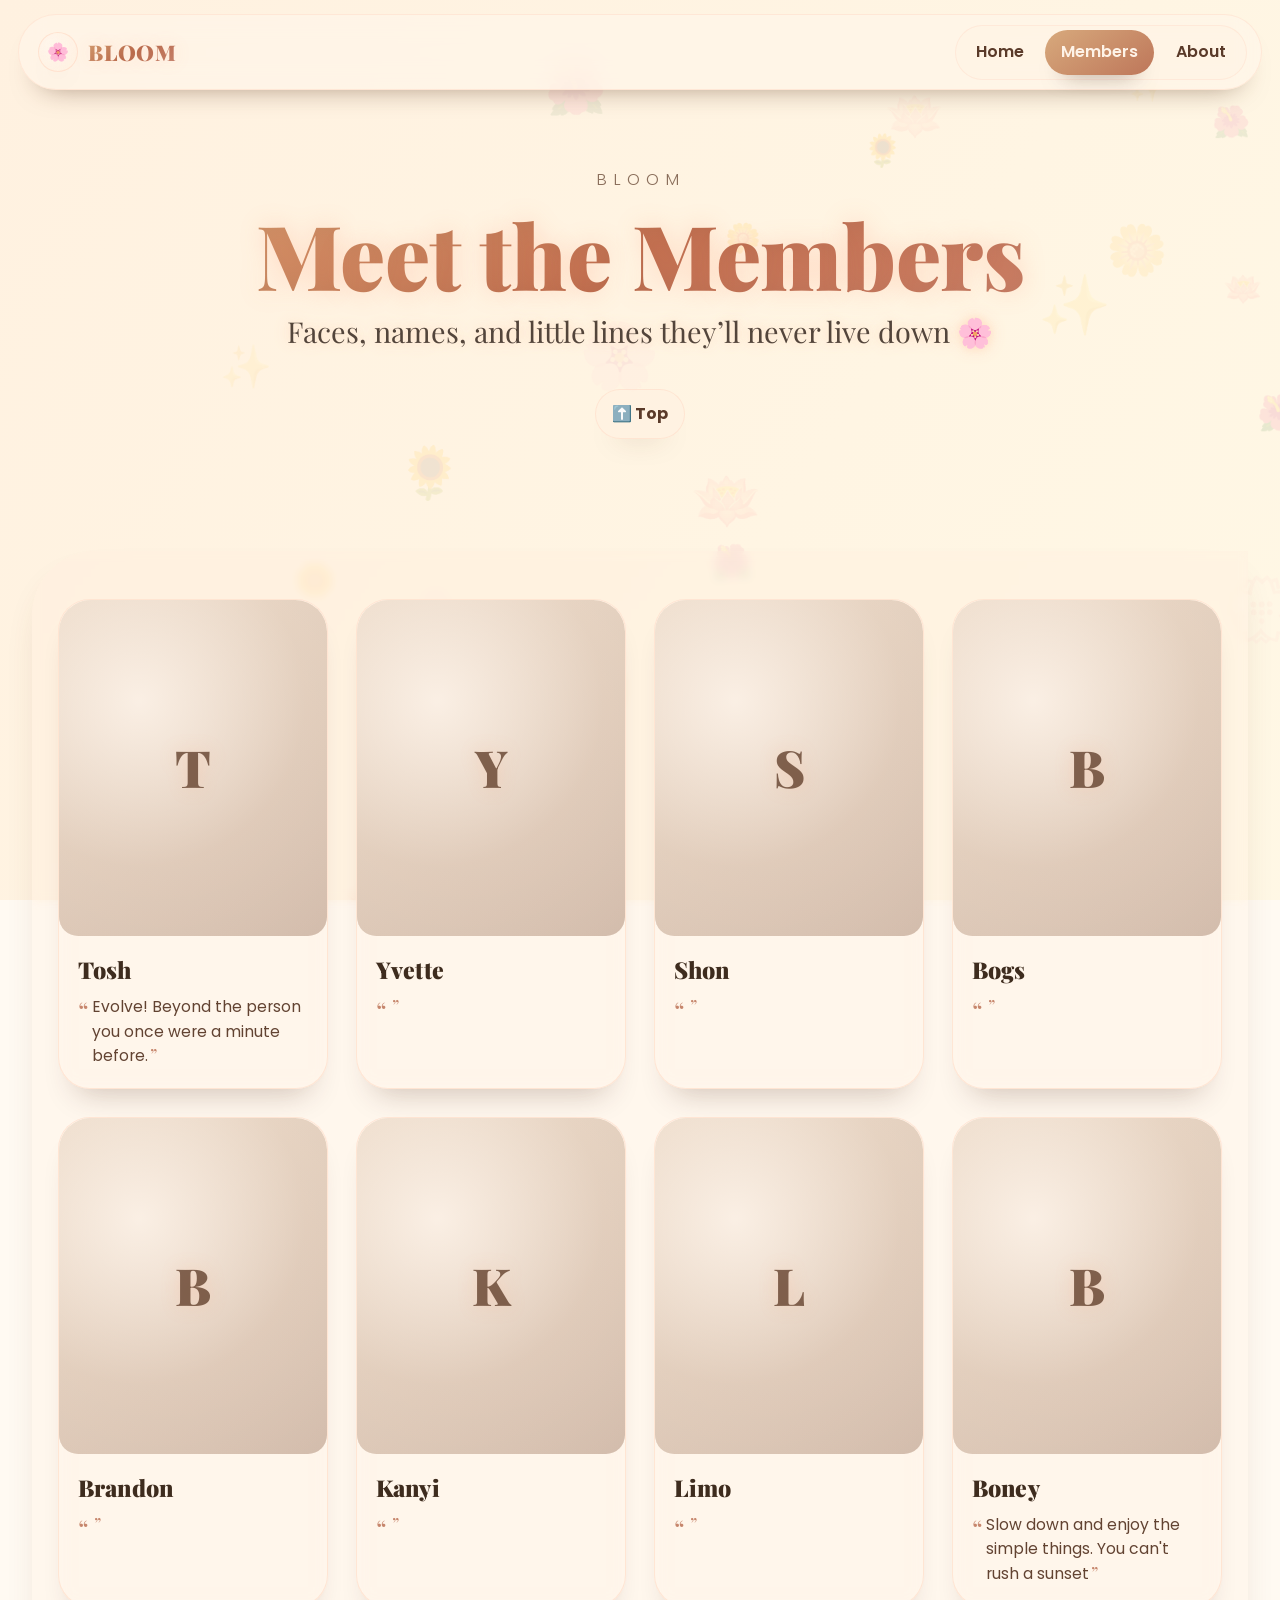
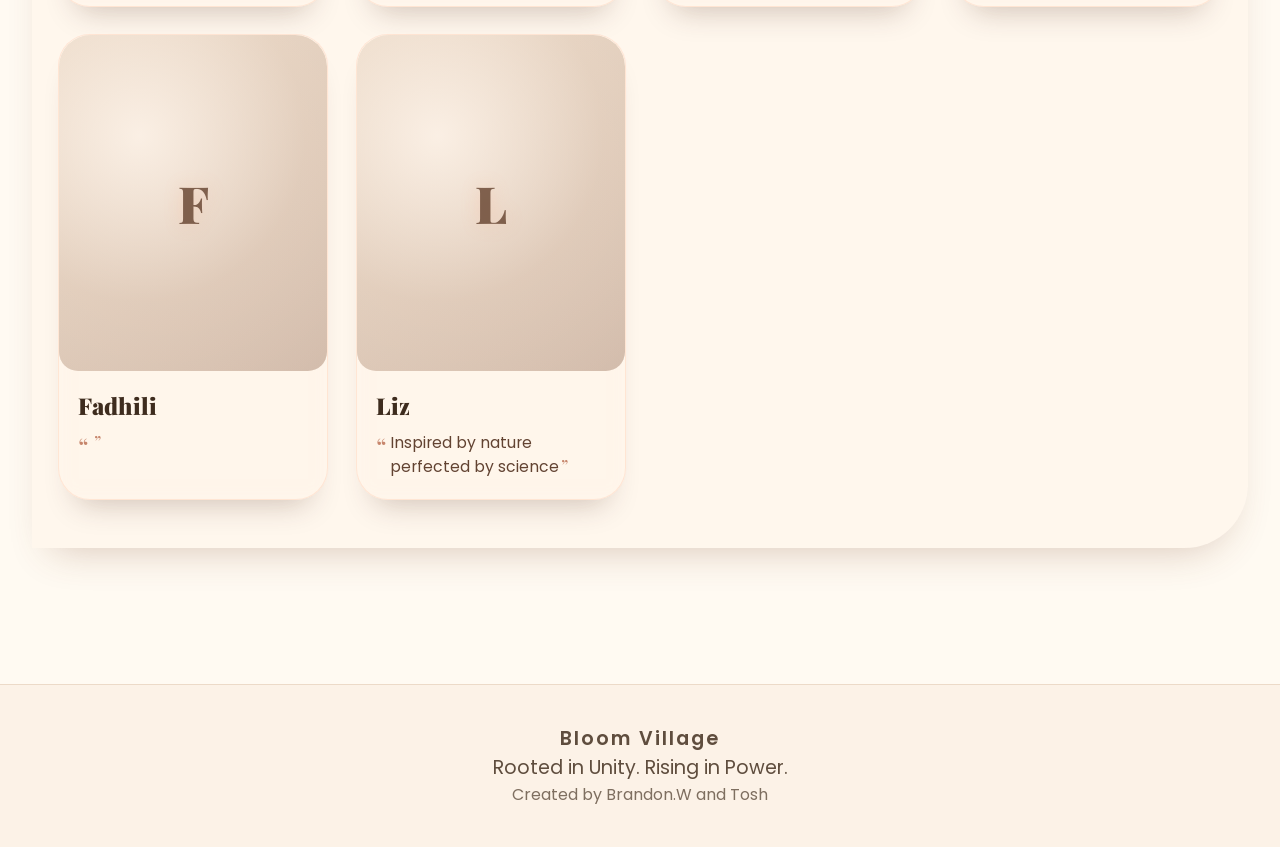
==== members.html @ 7fae0227 "Fixed member images bug" ====
<!doctype html>
<html lang="en" id="top">
  <head>
    <meta charset="UTF-8" />
    <meta name="viewport" content="width=device-width, initial-scale=1.0" />
    <meta
      name="description"
      content="BLOOM Members — a yearbook-style gallery of the people who make BLOOM."
    />
    <title>BLOOM · members</title>

    <link rel="preconnect" href="https://fonts.googleapis.com" />
    <link rel="preconnect" href="https://fonts.gstatic.com" crossorigin />
    <link
      href="https://fonts.googleapis.com/css2?family=Playfair+Display:wght@400;700;900&family=Poppins:wght@300;400;500;600&display=swap"
      rel="stylesheet"
    />
    <link rel="icon" type="image/png" href="/assets/images/favicon.png" />

    <style>
      :root {
        --ink: #2e2a28;
        --ink-soft: #4a3b32;
        --brand-a: #d4a373;
        --brand-b: #b86b4d;
        --brand-c: #c4826e;
        --glass: rgba(255, 245, 235, 0.62);
        --glass-strong: rgba(255, 235, 215, 0.78);
        --stroke: rgba(255, 220, 200, 0.55);
        --shadow: 0 20px 35px -18px rgba(70, 40, 20, 0.35);
        --nav-h: 76px;
      }

      * {
        margin: 0;
        padding: 0;
        box-sizing: border-box;
      }
      html {
        scroll-behavior: smooth;
        overflow-x: hidden;
      }

      body {
        font-family: "Poppins", sans-serif;
        background: #fffaf2;
        color: var(--ink);
        line-height: 1.5;
        overflow-x: hidden;
        opacity: 0;
        animation: bodyFadeIn 1.2s cubic-bezier(0.23, 1, 0.32, 1) forwards;
      }

      @keyframes bodyFadeIn {
        to {
          opacity: 1;
        }
      }

      .skip-link {
        position: absolute;
        left: -999px;
        top: 10px;
        z-index: 10001;
        padding: 0.7rem 1rem;
        border-radius: 999px;
        background: rgba(255, 245, 235, 0.95);
        border: 1px solid rgba(255, 220, 200, 0.8);
        color: var(--ink);
        box-shadow: var(--shadow);
        text-decoration: none;
        font-weight: 600;
      }
      .skip-link:focus {
        left: 12px;
      }

      /* ---------- NAVBAR ---------- */
      .site-header {
        position: fixed;
        top: 0;
        left: 0;
        right: 0;
        z-index: 9998;
        padding: 0.9rem 1.1rem;
        pointer-events: none;
      }

      .nav {
        pointer-events: auto;
        max-width: 1300px;
        margin: 0 auto;
        height: var(--nav-h);
        display: flex;
        align-items: center;
        justify-content: space-between;
        gap: 1rem;

        background: var(--glass);
        backdrop-filter: blur(12px);
        border: 1px solid var(--stroke);
        border-radius: 999px;
        padding: 0.65rem 0.9rem 0.65rem 1.2rem;
        box-shadow: 0 18px 28px -22px rgba(80, 45, 20, 0.55);
      }

      .brand {
        display: inline-flex;
        align-items: center;
        gap: 0.65rem;
        text-decoration: none;
        white-space: nowrap;
      }

      .brand-mark {
        width: 40px;
        height: 40px;
        border-radius: 999px;
        display: grid;
        place-items: center;
        background: radial-gradient(
          circle at 30% 30%,
          rgba(255, 245, 235, 0.9),
          rgba(255, 235, 215, 0.4)
        );
        border: 1px solid rgba(255, 220, 200, 0.75);
        box-shadow: 0 16px 22px -18px rgba(70, 35, 15, 0.5);
        font-size: 1.1rem;
      }

      .brand-name {
        font-family: "Playfair Display", serif;
        font-weight: 900;
        letter-spacing: 0.02em;
        font-size: 1.35rem;
        background: linear-gradient(145deg, var(--brand-a), var(--brand-b), var(--brand-c));
        -webkit-background-clip: text;
        background-clip: text;
        color: transparent;
        text-shadow: 0 0 18px rgba(255, 140, 100, 0.18);
      }

      .nav-links {
        display: flex;
        align-items: center;
        gap: 0.35rem;
        padding: 0.25rem;
        border-radius: 999px;
        background: rgba(255, 240, 225, 0.35);
        border: 1px solid rgba(255, 220, 200, 0.45);
      }

      .nav-link {
        text-decoration: none;
        color: #5a3a29;
        font-weight: 600;
        padding: 0.65rem 1rem;
        border-radius: 999px;
        transition:
          transform 0.25s ease,
          background 0.25s ease,
          box-shadow 0.25s ease;
        outline: none;
      }
      .nav-link:hover {
        transform: translateY(-1px);
        background: rgba(255, 240, 220, 0.75);
        box-shadow: 0 16px 20px -18px rgba(70, 35, 15, 0.55);
      }
      .nav-link:focus-visible {
        outline: 3px solid rgba(255, 170, 122, 0.95);
        outline-offset: 2px;
      }

      .nav-link.is-active {
        background: linear-gradient(145deg, rgba(212, 163, 115, 0.92), rgba(184, 107, 77, 0.92));
        color: rgba(255, 245, 235, 0.98);
        box-shadow: 0 16px 22px -18px rgba(50, 20, 10, 0.6);
      }

      .nav-toggle {
        display: none;
        border: 1px solid rgba(255, 220, 200, 0.65);
        background: rgba(255, 245, 235, 0.75);
        backdrop-filter: blur(10px);
        color: #5a3a29;
        border-radius: 999px;
        padding: 0.65rem 0.9rem;
        font-weight: 700;
        cursor: pointer;
        box-shadow: 0 16px 20px -18px rgba(70, 35, 15, 0.5);
      }
      .nav-toggle:focus-visible {
        outline: 3px solid rgba(255, 170, 122, 0.95);
        outline-offset: 2px;
      }

      .nav-drawer {
        display: none;
        position: absolute;
        top: calc(0.9rem + var(--nav-h) + 0.55rem);
        left: 1.1rem;
        right: 1.1rem;
        max-width: 1300px;
        margin: 0 auto;
        background: rgba(255, 245, 235, 0.86);
        backdrop-filter: blur(14px);
        border: 1px solid rgba(255, 220, 200, 0.7);
        border-radius: 1.5rem;
        box-shadow: 0 28px 45px -28px rgba(50, 25, 10, 0.6);
        padding: 0.6rem;
        pointer-events: auto;
      }
      .nav-drawer a {
        display: block;
        padding: 0.9rem 1rem;
        border-radius: 1.1rem;
        color: #5a3a29;
        font-weight: 700;
        text-decoration: none;
      }
      .nav-drawer a:hover {
        background: rgba(255, 235, 215, 0.75);
      }
      .nav-drawer a.is-active {
        background: linear-gradient(145deg, rgba(212, 163, 115, 0.92), rgba(184, 107, 77, 0.92));
        color: rgba(255, 245, 235, 0.98);
      }
      .nav-drawer.open {
        display: block;
      }

      /* Background layers */
      .gradient-bg {
        position: fixed;
        inset: 0;
        width: 100%;
        height: 100%;
        background: linear-gradient(125deg, #fff1e0 0%, #fff9e6 40%, #ffe6e9 80%, #fff1dd 100%);
        background-size: 300% 300%;
        animation: softGradientShift 16s ease infinite;
        z-index: -2;
        pointer-events: none;
      }
      @keyframes softGradientShift {
        0% {
          background-position: 0% 50%;
        }
        50% {
          background-position: 100% 50%;
        }
        100% {
          background-position: 0% 50%;
        }
      }

      .petal-container {
        position: fixed;
        inset: 0;
        width: 100%;
        height: 100%;
        pointer-events: none;
        z-index: -1;
        overflow: hidden;
        will-change: transform;
      }

      .petal {
        position: absolute;
        color: rgba(255, 200, 200, 0.25);
        font-size: clamp(1.2rem, 6vw, 3.5rem);
        user-select: none;
        animation: floatPetals 20s linear infinite;
        opacity: 0.5;
        transform-origin: center;
        will-change: transform, opacity;
      }

      @keyframes floatPetals {
        0% {
          transform: translateY(110vh) rotate(0deg) scale(0.8);
          opacity: 0.2;
        }
        50% {
          opacity: 0.5;
        }
        100% {
          transform: translateY(-20vh) rotate(360deg) scale(1.2);
          opacity: 0;
        }
      }

      .content {
        position: relative;
        z-index: 5;
        padding-top: calc(var(--nav-h) + 2.2rem);
      }

      main {
        display: block;
      }

      section {
        max-width: 1300px;
        margin: 0 auto;
        padding: 4.5rem 2rem;
      }

      /* Page header */
      .page-hero {
        padding-top: 3.5rem;
        padding-bottom: 2.5rem;
        text-align: center;
      }

      .small-label {
        font-size: 1.05rem;
        letter-spacing: 6px;
        text-transform: uppercase;
        color: #8b6f5c;
        font-weight: 300;
        margin-bottom: 0.9rem;
      }

      .page-title {
        font-family: "Playfair Display", serif;
        font-size: clamp(3rem, 7vw, 5.6rem);
        font-weight: 900;
        line-height: 1.05;
        background: linear-gradient(145deg, var(--brand-a), var(--brand-b), var(--brand-c));
        -webkit-background-clip: text;
        background-clip: text;
        color: transparent;
        text-shadow: 0 0 24px rgba(255, 140, 100, 0.25);
        margin-bottom: 0.6rem;
      }

      .page-subtitle {
        font-family: "Playfair Display", serif;
        font-size: clamp(1.2rem, 2.6vw, 1.8rem);
        font-weight: 400;
        color: var(--ink-soft);
        text-shadow:
          0 0 10px #ffe1c6,
          0 0 18px #ffdbc5;
        opacity: 0.95;
      }

      /* Controls */
      .controls {
        margin-top: 2.2rem;
        display: flex;
        justify-content: center;
        gap: 0.9rem;
        flex-wrap: wrap;
      }

      .pill {
        display: inline-flex;
        align-items: center;
        gap: 0.5rem;
        padding: 0.75rem 1rem;
        border-radius: 999px;
        background: rgba(255, 240, 225, 0.45);
        border: 1px solid rgba(255, 220, 200, 0.6);
        color: #5a3a29;
        font-weight: 700;
        text-decoration: none;
        box-shadow: 0 18px 28px -22px rgba(80, 45, 20, 0.35);
      }

      /* Yearbook grid */
      .yearbook-wrap {
        background: rgba(255, 235, 220, 0.2);
        backdrop-filter: blur(4px);
        border-radius: 4rem 0 4rem 0;
        padding: 3rem 1.6rem;
        box-shadow: 0 20px 40px -20px rgba(120, 70, 40, 0.3);
      }

      .yearbook-grid {
        display: grid;
        grid-template-columns: repeat(auto-fit, minmax(240px, 1fr));
        gap: 1.7rem;
      }

      .member-card {
        position: relative;
        border-radius: 2rem;
        background: rgba(255, 245, 235, 0.62);
        backdrop-filter: blur(10px);
        border: 1px solid rgba(255, 220, 200, 0.65);
        box-shadow: 0 22px 30px -18px rgba(70, 40, 20, 0.25);
        overflow: hidden;
        transform: translateY(18px);
        opacity: 0;
        transition:
          transform 0.7s ease,
          opacity 0.7s ease,
          box-shadow 0.35s ease;
        cursor: pointer;
      }

      .member-card.in-view {
        transform: translateY(0);
        opacity: 1;
      }

      .member-card:hover {
        transform: translateY(-4px) rotate(-0.2deg);
        box-shadow: 0 34px 45px -22px rgba(90, 50, 25, 0.35);
      }

      /* a tiny "yearbook shine" */
      .member-card::after {
        content: "";
        position: absolute;
        top: 0;
        left: -120%;
        width: 65%;
        height: 100%;
        background: linear-gradient(90deg, transparent, rgba(255, 250, 240, 0.2), transparent);
        animation: shimmer 3.8s infinite;
        pointer-events: none;
      }

      @keyframes shimmer {
        0% {
          left: -120%;
        }
        18% {
          left: 140%;
        }
        100% {
          left: 140%;
        }
      }

      /* Portrait */
      .portrait {
        position: relative;
        width: 100%;
        aspect-ratio: 4 / 5;
        overflow: hidden;
        border-radius: 2rem 2rem 1.2rem 1.2rem;
        background: linear-gradient(145deg, #e7d6c5, #cfb8a8);
      }

      .portrait img {
        position: absolute;
        inset: 0;
        width: 100%;
        height: 100%;
        object-fit: cover;
        opacity: 0;
        transition: opacity 0.55s ease;
      }

      .portrait.has-img img {
        opacity: 1;
      }

      /* Placeholder initials */
      .initials {
        position: absolute;
        inset: 0;
        display: grid;
        place-items: center;
        font-family: "Playfair Display", serif;
        font-weight: 900;
        font-size: clamp(2rem, 6vw, 3.2rem);
        background: radial-gradient(
          circle at 30% 30%,
          rgba(255, 245, 235, 0.85),
          rgba(255, 235, 215, 0.22) 55%,
          rgba(255, 235, 215, 0.08)
        );
        color: rgba(90, 55, 35, 0.75);
        text-shadow: 0 0 18px rgba(255, 165, 120, 0.25);
      }
      .portrait.has-img .initials {
        display: none;
      }

      .member-meta {
        padding: 1.1rem 1.2rem 1.25rem;
      }

      .member-name {
        font-family: "Playfair Display", serif;
        font-weight: 900;
        font-size: 1.45rem;
        color: #3e2c1e;
        margin-bottom: 0.45rem;
        letter-spacing: 0.01em;
      }

      .member-quote {
        font-size: 0.98rem;
        color: #5a3a29;
        line-height: 1.55;
        opacity: 0.95;
        position: relative;
        padding-left: 0.9rem;
      }

      .member-quote::before {
        content: "“";
        position: absolute;
        left: 0;
        top: -0.25rem;
        font-family: "Playfair Display", serif;
        font-size: 1.6rem;
        color: rgba(184, 107, 77, 0.85);
      }

      .member-quote::after {
        content: "”";
        font-family: "Playfair Display", serif;
        font-size: 1.15em; /* relative + smaller */
        line-height: 1;
        display: inline-block; /* lets line-height apply */
        color: rgba(184, 107, 77, 0.85);
        margin-left: 0.1rem;
        transform: translateY(0.08em);
      }

      /* Lightbox */
      .lightbox {
        position: fixed;
        inset: 0;
        z-index: 10000;
        display: none;
        align-items: center;
        justify-content: center;
        padding: 2rem;
        background: rgba(20, 12, 8, 0.62);
        backdrop-filter: blur(10px);
      }
      .lightbox.open {
        display: flex;
      }
      .lightbox-inner {
        position: relative;
        width: min(980px, 94vw);
        display: grid;
        gap: 1rem;
        justify-items: center;
      }
      .lightbox-card {
        width: 100%;
        display: grid;
        gap: 0.9rem;
        padding: 1rem;
        border-radius: 1.8rem;
        background: rgba(255, 245, 235, 0.75);
        backdrop-filter: blur(12px);
        border: 1px solid rgba(255, 220, 200, 0.55);
        box-shadow: 0 30px 60px -30px rgba(0, 0, 0, 0.65);
      }
      .lightbox-img {
        width: 100%;
        max-height: 70vh;
        object-fit: contain;
        border-radius: 1.4rem;
        background: rgba(255, 245, 235, 0.18);
        border: 1px solid rgba(255, 220, 200, 0.25);
      }
      .lightbox-caption {
        text-align: center;
        padding: 0.3rem 0.2rem 0.4rem;
      }
      .lightbox-caption h3 {
        font-family: "Playfair Display", serif;
        font-weight: 900;
        font-size: 1.6rem;
        color: #3e2c1e;
        margin-bottom: 0.25rem;
      }
      .lightbox-caption p {
        color: #5a3a29;
        font-weight: 500;
        opacity: 0.95;
      }
      .lightbox-close {
        position: absolute;
        top: -0.6rem;
        right: -0.6rem;
        width: 46px;
        height: 46px;
        border-radius: 999px;
        border: 1px solid rgba(255, 220, 200, 0.35);
        background: rgba(255, 245, 235, 0.75);
        backdrop-filter: blur(10px);
        cursor: pointer;
        font-size: 1.4rem;
        line-height: 1;
        display: grid;
        place-items: center;
        box-shadow: 0 18px 25px -18px rgba(0, 0, 0, 0.6);
      }
      .lightbox-close:focus-visible {
        outline: 3px solid rgba(255, 170, 122, 0.95);
        outline-offset: 2px;
      }

      footer {
        text-align: center;
        padding: 2.5rem;
        font-size: 1.2rem;
        background: rgba(245, 225, 205, 0.3);
        backdrop-filter: blur(4px);
        border-top: 1px solid rgba(200, 160, 130, 0.3);
        color: #5f4d3e;
        margin-top: 4rem;
      }
      footer p:first-child {
        font-weight: 600;
        letter-spacing: 2px;
      }
      footer p:last-child {
        font-size: 1rem;
        opacity: 0.8;
      }

      @media (max-width: 860px) {
        .nav-links {
          display: none;
        }
        .nav-toggle {
          display: inline-flex;
          align-items: center;
          gap: 0.55rem;
        }
        .yearbook-wrap {
          border-radius: 2.6rem 0 2.6rem 0;
        }
      }

      @media (prefers-reduced-motion: reduce) {
        html {
          scroll-behavior: auto;
        }
        * {
          animation-duration: 0.001ms !important;
          animation-iteration-count: 1 !important;
          transition-duration: 0.001ms !important;
        }
        .petal {
          display: none;
        }
        .gradient-bg {
          animation: none;
        }
      }
    </style>
  </head>

  <body>
    <a class="skip-link" href="#main">Skip to content</a>

    <div class="gradient-bg"></div>
    <div class="petal-container" id="petalContainer"></div>

    <header class="site-header">
      <nav class="nav" aria-label="Primary">
        <a class="brand" href="index.html" aria-label="BLOOM home">
          <span class="brand-mark" aria-hidden="true">🌸</span>
          <span class="brand-name">BLOOM</span>
        </a>

        <button
          class="nav-toggle"
          id="navToggle"
          type="button"
          aria-expanded="false"
          aria-controls="navDrawer"
        >
          ☰ <span style="font-weight: 700">Menu</span>
        </button>

        <div class="nav-links" aria-label="Primary links">
          <a class="nav-link" href="index.html">Home</a>
          <a class="nav-link is-active" href="members.html">Members</a>
          <a class="nav-link" href="about.html">About</a>
        </div>
      </nav>

      <div class="nav-drawer" id="navDrawer" aria-label="Mobile menu">
        <a href="index.html">Home</a>
        <a class="is-active" href="members.html">Members</a>
        <a href="about.html">About</a>
      </div>
    </header>

    <div class="content">
      <main id="main">
        <section class="page-hero">
          <div class="small-label">BLOOM</div>
          <h1 class="page-title">Meet the Members</h1>
          <p class="page-subtitle">Faces, names, and little lines they’ll never live down 🌸</p>
          <div class="controls">
            <a class="pill" href="#top" aria-label="Back to top">⬆️ Top</a>
          </div>
        </section>

        <section>
          <div class="yearbook-wrap">
            <div class="yearbook-grid" id="yearbookGrid" aria-label="Members yearbook grid"></div>
          </div>
        </section>

        <footer>
          <p>Bloom Village</p>
          <p>Rooted in Unity. Rising in Power.</p>
          <p>Created by Brandon.W and Tosh</p>
        </footer>
      </main>
    </div>

    <!-- Lightbox -->
    <div class="lightbox" id="lightbox" aria-hidden="true">
      <div class="lightbox-inner" role="dialog" aria-modal="true" aria-label="Member preview">
        <button class="lightbox-close" id="lightboxClose" type="button" aria-label="Close preview">
          ×
        </button>

        <div class="lightbox-card">
          <img class="lightbox-img" id="lightboxImg" alt="" />
          <div class="lightbox-caption">
            <h3 id="lightboxName">Member</h3>
            <p id="lightboxQuote">Quote</p>
          </div>
        </div>
      </div>
    </div>

    <script>
      (function () {
        const reduceMotion =
          window.matchMedia && window.matchMedia("(prefers-reduced-motion: reduce)").matches;

        const navToggle = document.getElementById("navToggle");
        const navDrawer = document.getElementById("navDrawer");

        function setDrawer(open) {
          if (!navToggle || !navDrawer) return;
          navDrawer.classList.toggle("open", open);
          navToggle.setAttribute("aria-expanded", open ? "true" : "false");
        }

        if (navToggle && navDrawer) {
          navToggle.addEventListener("click", () => {
            const isOpen = navDrawer.classList.contains("open");
            setDrawer(!isOpen);
          });

          navDrawer.querySelectorAll("a").forEach((a) =>
            a.addEventListener("click", () => {
              setDrawer(false);
            }),
          );

          window.addEventListener("keydown", (e) => {
            if (e.key === "Escape") setDrawer(false);
          });

          window.addEventListener("click", (e) => {
            const target = e.target;
            if (!target) return;
            if (navDrawer.classList.contains("open")) {
              const clickedToggle = navToggle.contains(target);
              const clickedDrawer = navDrawer.contains(target);
              if (!clickedToggle && !clickedDrawer) setDrawer(false);
            }
          });
        }

        // --- Petals ---
        const petalContainer = document.getElementById("petalContainer");
        const petalEmojis = ["🌸", "🌼", "🌻", "🌺", "🪷", "💮", "✨"];

        if (!reduceMotion && petalContainer) {
          const PETAL_COUNT = 22;
          for (let i = 0; i < PETAL_COUNT; i++) {
            const petal = document.createElement("div");
            petal.className = "petal";
            petal.textContent = petalEmojis[Math.floor(Math.random() * petalEmojis.length)];
            petal.style.left = Math.random() * 100 + "%";
            petal.style.top = Math.random() * 100 + "%";
            petal.style.animationDelay = Math.random() * 15 + "s";
            petal.style.animationDuration = 12 + Math.random() * 18 + "s";
            petal.style.fontSize = 1.2 + Math.random() * 3 + "rem";
            petal.style.opacity = (0.2 + Math.random() * 0.3).toFixed(2);
            petalContainer.appendChild(petal);
          }
        }

        const MEMBERS = [
          {
            name: "Tosh",
            quote: "Evolve! Beyond the person you once were a minute before.",
            img: "/assets/images/Tosh.jpeg",
          },
          { name: "Yvette", quote: "", img: "assets/images/Yvette.jpeg" },
          { name: "Shon", quote: "", img: "assets/images/Shon.jpeg" },
          { name: "Bogs", quote: "", img: "assets/images/Bogs.jpeg" },
          { name: "Brandon", quote: "", img: "assets/images/Brandon.jpeg" },
          { name: "Kanyi", quote: "", img: "assets/images/Kanyi.jpeg" },
          { name: "Limo", quote: "", img: "assets/images/Limo.jpeg" },
          {
            name: "Boney",
            quote: "Slow down and enjoy the simple things. You can't rush a sunset",
            img: "/assets/images/Boni.jpeg",
          },
          { name: "Fadhili", quote: "", img: "/assets/images/Fadhili.jpeg" },
          {
            name: "Liz",
            quote: "Inspired by nature perfected by science",
            img: "",
          },
        ];

        function initialsFromName(name) {
          const parts = String(name || "")
            .trim()
            .split(/\s+/)
            .filter(Boolean);
          if (parts.length === 0) return "🌸";
          const first = parts[0]?.[0] || "";
          const last = parts.length > 1 ? parts[parts.length - 1][0] : "";
          return (first + last).toUpperCase() || "🌸";
        }

        // --- Build cards ---
        const grid = document.getElementById("yearbookGrid");

        function renderCards(list) {
          if (!grid) return;
          grid.innerHTML = "";

          list.forEach((m, idx) => {
            const card = document.createElement("article");
            card.className = "member-card";
            card.setAttribute("tabindex", "0");
            card.setAttribute("role", "button");
            card.setAttribute("aria-label", `Open profile for ${m.name}`);

            const portrait = document.createElement("div");
            portrait.className = "portrait";

            const initials = document.createElement("div");
            initials.className = "initials";
            initials.textContent = initialsFromName(m.name);

            const img = document.createElement("img");
            img.alt = `${m.name} portrait`;
            img.loading = "lazy";
            img.decoding = "async";
            if (m.img) img.src = m.img;

            // If image loads, show it. If it fails, keep initials.
            img.addEventListener("load", () => portrait.classList.add("has-img"));
            img.addEventListener("error", () => {
              // leave placeholder
              img.remove();
            });

            portrait.appendChild(img);
            portrait.appendChild(initials);

            const meta = document.createElement("div");
            meta.className = "member-meta";

            const nameEl = document.createElement("h2");
            nameEl.className = "member-name";
            nameEl.textContent = m.name;

            const quoteEl = document.createElement("p");
            quoteEl.className = "member-quote";
            quoteEl.textContent = String(m.quote).replace(/\s+/g, " ").trim();

            meta.appendChild(nameEl);
            meta.appendChild(quoteEl);

            card.appendChild(portrait);
            card.appendChild(meta);

            // Click / Enter opens lightbox if there is an image, otherwise still opens with placeholder
            card.addEventListener("click", () => openMember(m, portrait));
            card.addEventListener("keydown", (e) => {
              if (e.key === "Enter" || e.key === " ") {
                e.preventDefault();
                openMember(m, portrait);
              }
            });

            // Staggered reveal (nice yearbook vibe)
            if (!reduceMotion) card.style.transitionDelay = `${Math.min(idx * 45, 400)}ms`;

            grid.appendChild(card);
          });

          // Reveal observer for cards
          const cards = Array.from(grid.querySelectorAll(".member-card"));
          const observer = new IntersectionObserver(
            (entries) => {
              entries.forEach((entry) => {
                if (entry.isIntersecting) {
                  entry.target.classList.add("in-view");
                  observer.unobserve(entry.target);
                }
              });
            },
            { threshold: 0.2, rootMargin: "0px 0px -50px 0px" },
          );
          cards.forEach((c) => observer.observe(c));
        }

        // --- Lightbox ---
        const lightbox = document.getElementById("lightbox");
        const lightboxImg = document.getElementById("lightboxImg");
        const lightboxClose = document.getElementById("lightboxClose");
        const lightboxName = document.getElementById("lightboxName");
        const lightboxQuote = document.getElementById("lightboxQuote");

        let lastFocusedEl = null;

        function openLightbox(src, alt, name, quote) {
          if (!lightbox || !lightboxImg || !lightboxName || !lightboxQuote) return;

          lastFocusedEl = document.activeElement;

          lightboxImg.src = src || "";
          lightboxImg.alt = alt || "";
          lightboxName.textContent = name || "Member";
          lightboxQuote.textContent = quote || "";

          lightbox.classList.add("open");
          lightbox.setAttribute("aria-hidden", "false");
          document.body.style.overflow = "hidden";

          if (lightboxClose) lightboxClose.focus();
        }

        function closeLightbox() {
          if (!lightbox || !lightboxImg) return;

          lightbox.classList.remove("open");
          lightbox.setAttribute("aria-hidden", "true");
          document.body.style.overflow = "";
          lightboxImg.src = "";

          if (lastFocusedEl && typeof lastFocusedEl.focus === "function") lastFocusedEl.focus();
        }

        function openMember(m, portraitEl) {
          let src = m.img;

          if (!src) {
            const initials = initialsFromName(m.name);
            const svg = `
              <svg xmlns="http://www.w3.org/2000/svg" width="1200" height="1500">
                <defs>
                  <linearGradient id="g" x1="0" y1="0" x2="1" y2="1">
                    <stop offset="0" stop-color="#e7d6c5"/>
                    <stop offset="1" stop-color="#cfb8a8"/>
                  </linearGradient>
                </defs>
                <rect width="100%" height="100%" fill="url(#g)"/>
                <circle cx="600" cy="620" r="260" fill="rgba(255,245,235,0.75)" />
                <text x="50%" y="50%" dominant-baseline="middle" text-anchor="middle"
                      font-family="Playfair Display, serif" font-size="180" font-weight="900"
                      fill="rgba(90,55,35,0.75)">${initials}</text>
                <text x="50%" y="78%" dominant-baseline="middle" text-anchor="middle"
                      font-family="Poppins, sans-serif" font-size="54" font-weight="600"
                      fill="rgba(90,55,35,0.7)">BLOOM</text>
              </svg>`;
            src = "data:image/svg+xml;charset=utf-8," + encodeURIComponent(svg);
          }

          openLightbox(src, `${m.name} portrait`, m.name, `“${m.quote}”`);
        }

        if (lightboxClose) lightboxClose.addEventListener("click", closeLightbox);

        if (lightbox) {
          lightbox.addEventListener("click", (e) => {
            if (e.target === lightbox) closeLightbox();
          });
        }

        window.addEventListener("keydown", (e) => {
          if (e.key === "Escape") {
            if (lightbox && lightbox.classList.contains("open")) closeLightbox();
          }
        });

        // Initial render
        renderCards(MEMBERS);
      })();
    </script>
  </body>
</html>
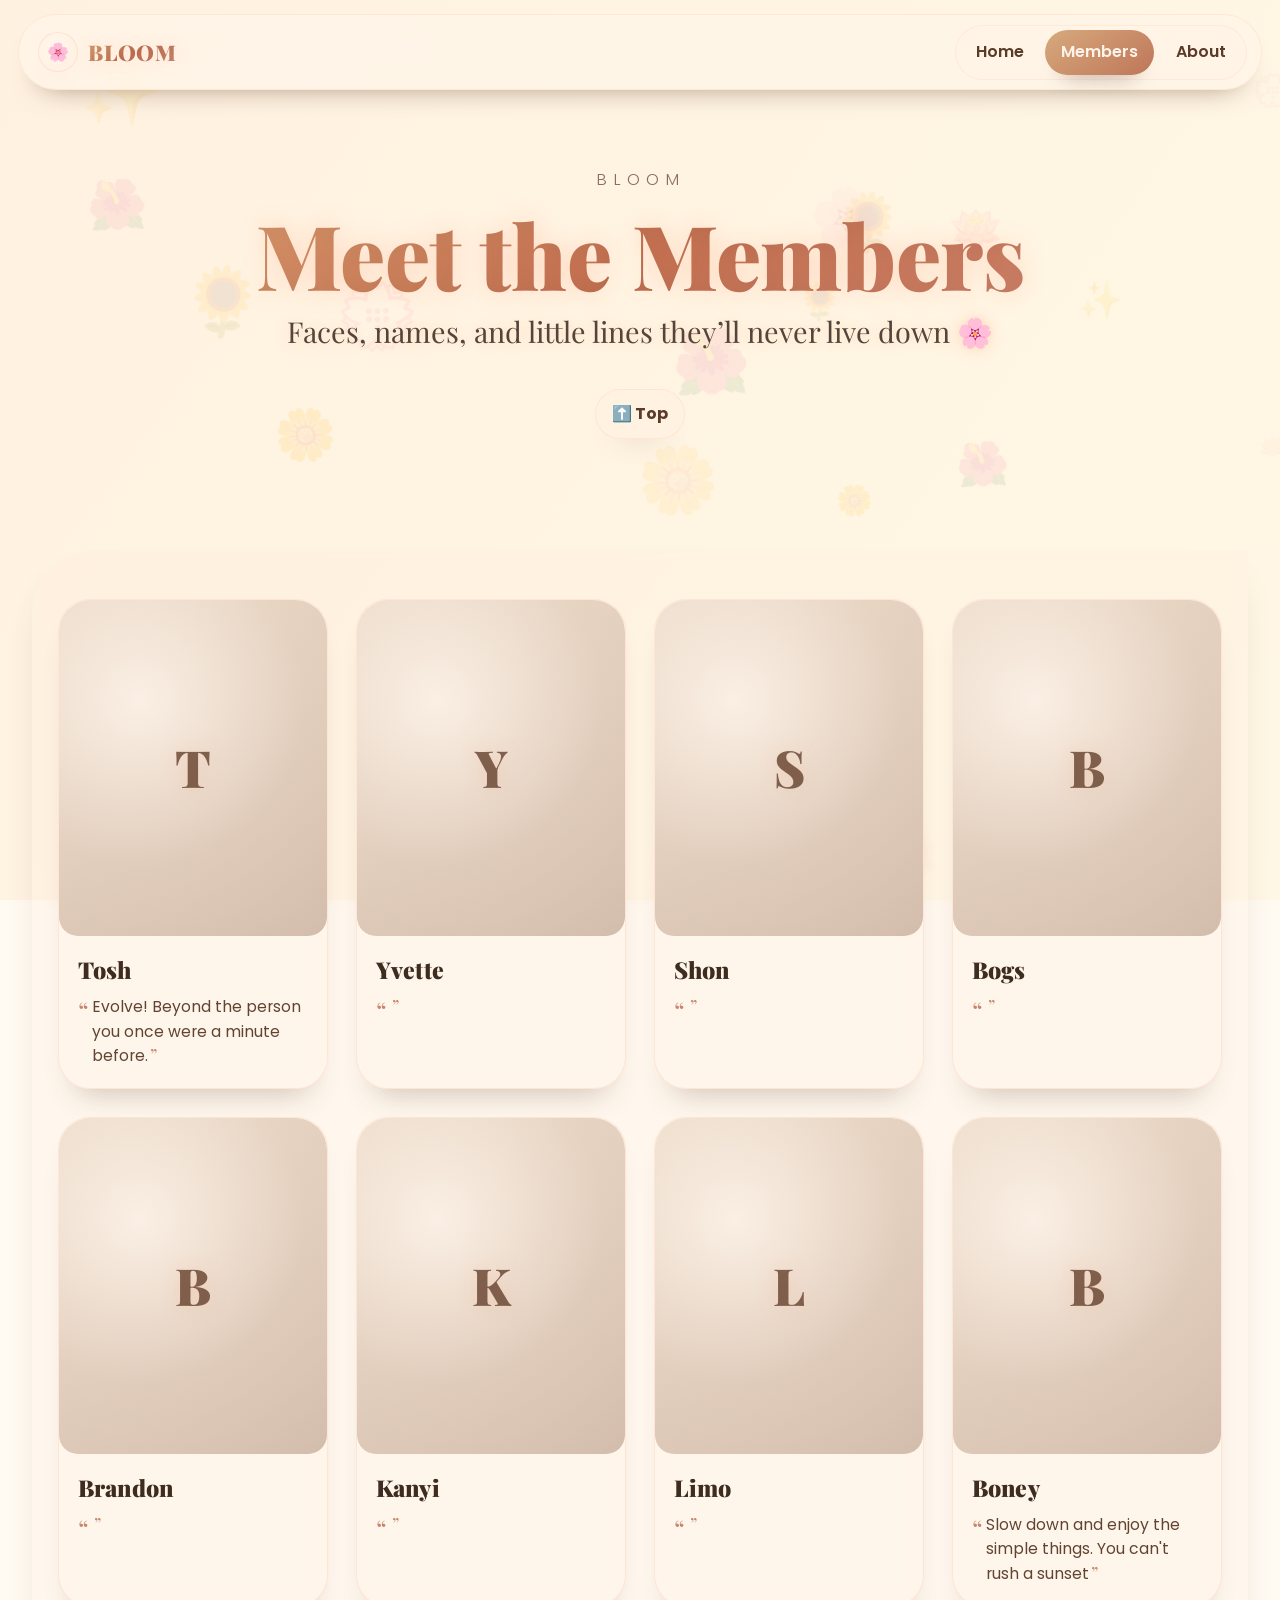
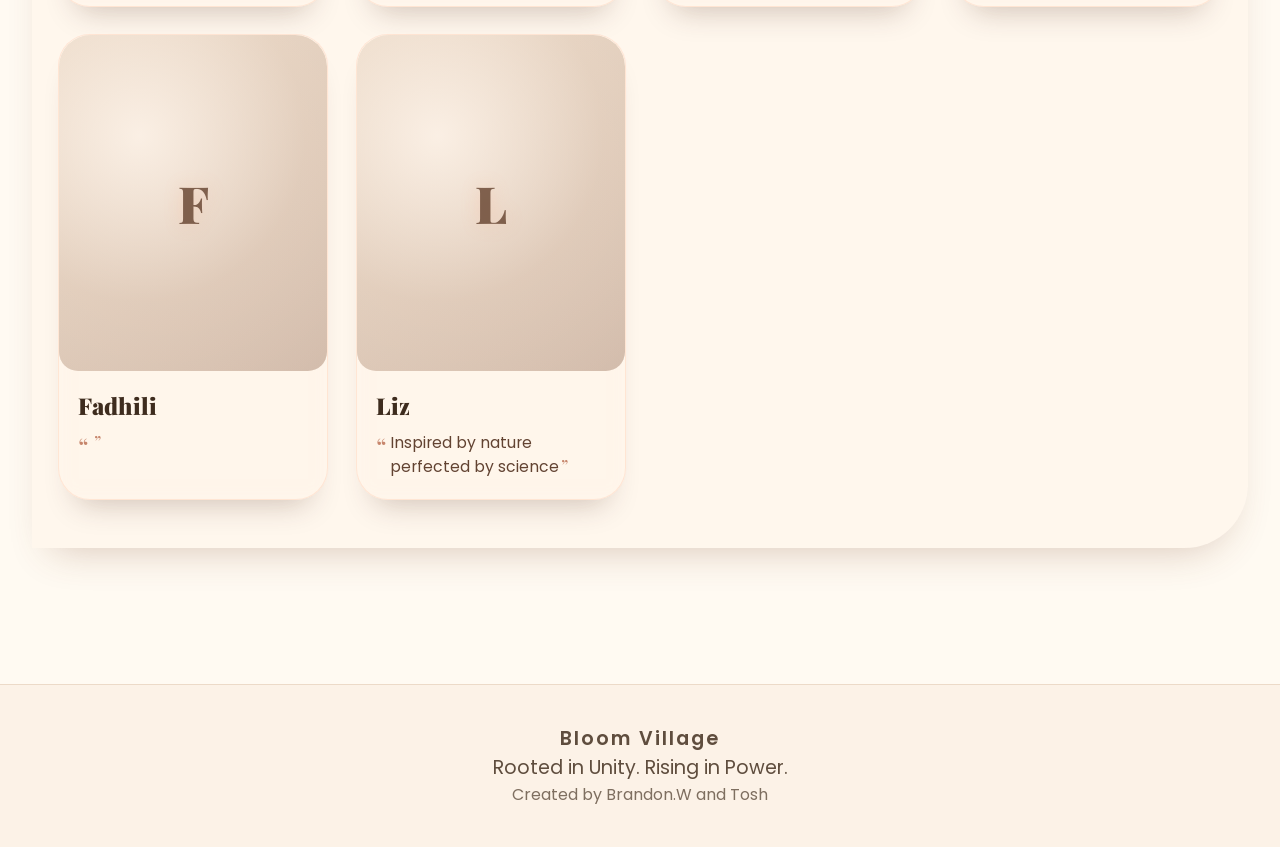
==== commit c55cf55f: "Fixed member bug" ====
--- a/members.html
+++ b/members.html
@@ -800,7 +800,7 @@
           {
             name: "Tosh",
             quote: "Evolve! Beyond the person you once were a minute before.",
-            img: "/assets/images/Tosh.jpeg",
+            img: "assets/images/Tosh.jpeg",
           },
           { name: "Yvette", quote: "", img: "assets/images/Yvette.jpeg" },
           { name: "Shon", quote: "", img: "assets/images/Shon.jpeg" },
@@ -811,9 +811,9 @@
           {
             name: "Boney",
             quote: "Slow down and enjoy the simple things. You can't rush a sunset",
-            img: "/assets/images/Boni.jpeg",
+            img: "assets/images/Boni.jpeg",
           },
-          { name: "Fadhili", quote: "", img: "/assets/images/Fadhili.jpeg" },
+          { name: "Fadhili", quote: "", img: "assets/images/Fadhili.jpeg" },
           {
             name: "Liz",
             quote: "Inspired by nature perfected by science",
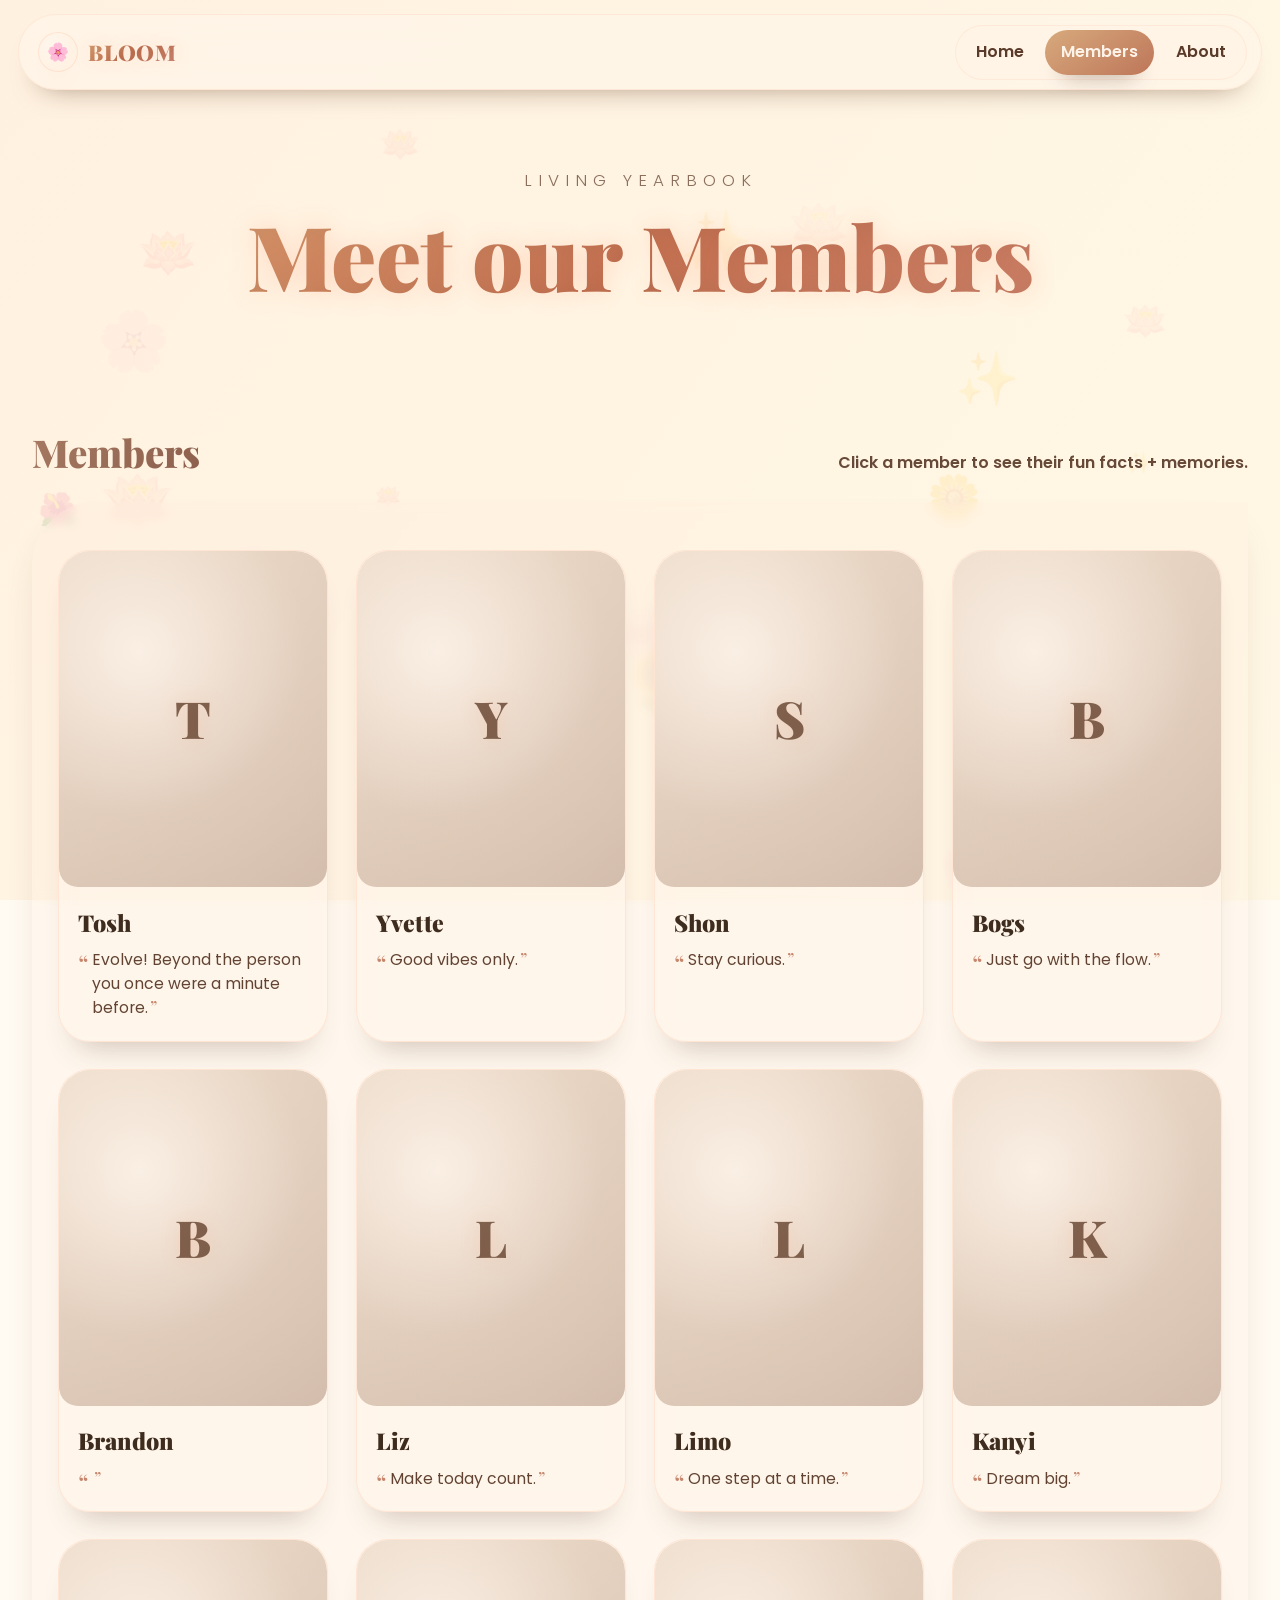
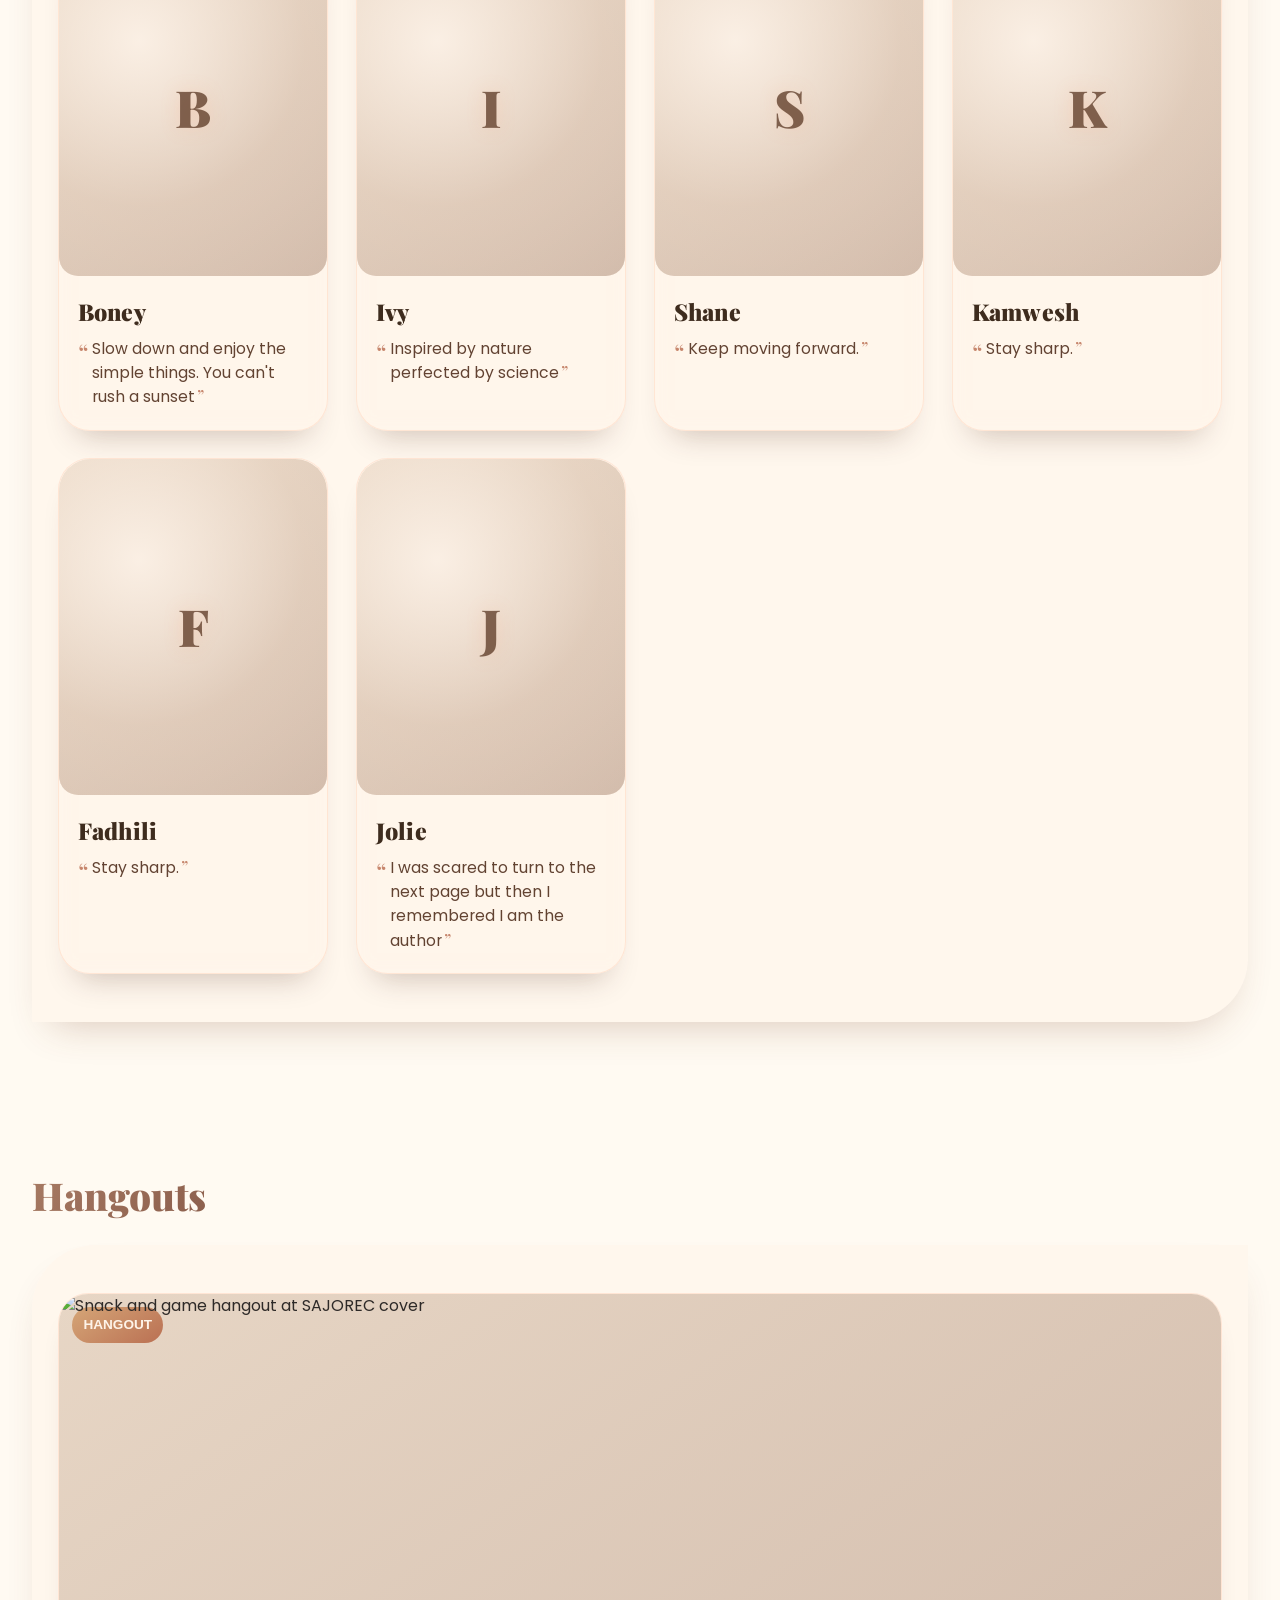
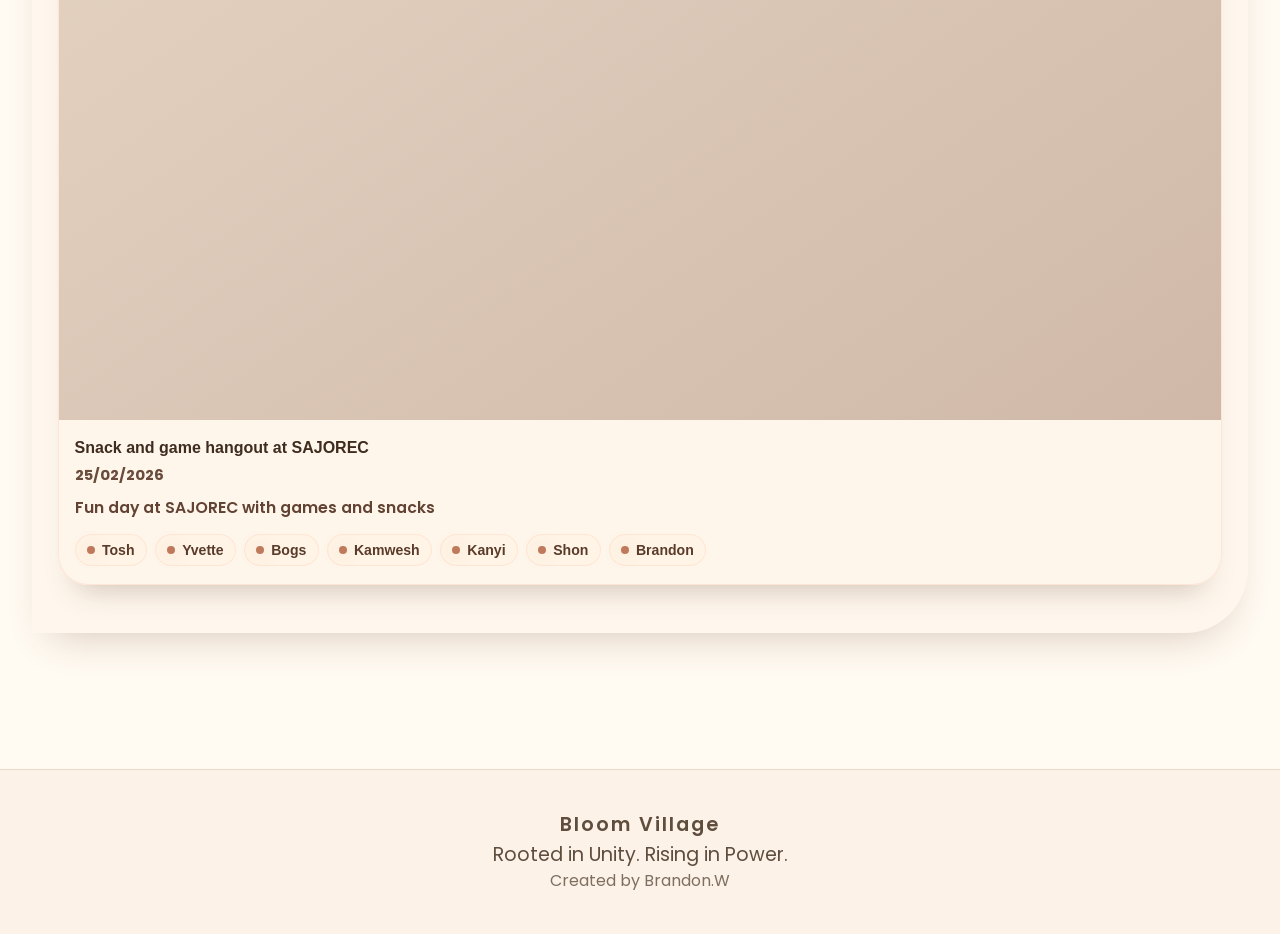
==== commit ea8b2e76: "Made the website responsive on mobile" ====
--- a/members.html
+++ b/members.html
@@ -5,7 +5,7 @@
     <meta name="viewport" content="width=device-width, initial-scale=1.0" />
     <meta
       name="description"
-      content="BLOOM Members — a yearbook-style gallery of the people who make BLOOM."
+      content="BLOOM Members — a living yearbook where hangouts create memories, and profiles collect them."
     />
     <title>BLOOM · members</title>
 
@@ -15,18 +15,20 @@
       href="https://fonts.googleapis.com/css2?family=Playfair+Display:wght@400;700;900&family=Poppins:wght@300;400;500;600&display=swap"
       rel="stylesheet"
     />
-    <link rel="icon" type="image/png" href="/assets/images/favicon.png" />
+    <link rel="icon" type="image/png" href="assets/images/favicon.png" />
 
     <style>
       :root {
         --ink: #2e2a28;
         --ink-soft: #4a3b32;
+
         --brand-a: #d4a373;
         --brand-b: #b86b4d;
         --brand-c: #c4826e;
+
         --glass: rgba(255, 245, 235, 0.62);
-        --glass-strong: rgba(255, 235, 215, 0.78);
         --stroke: rgba(255, 220, 200, 0.55);
+
         --shadow: 0 20px 35px -18px rgba(70, 40, 20, 0.35);
         --nav-h: 76px;
       }
@@ -36,6 +38,7 @@
         padding: 0;
         box-sizing: border-box;
       }
+
       html {
         scroll-behavior: smooth;
         overflow-x: hidden;
@@ -45,7 +48,7 @@
         font-family: "Poppins", sans-serif;
         background: #fffaf2;
         color: var(--ink);
-        line-height: 1.5;
+        line-height: 1.55;
         overflow-x: hidden;
         opacity: 0;
         animation: bodyFadeIn 1.2s cubic-bezier(0.23, 1, 0.32, 1) forwards;
@@ -57,6 +60,7 @@
         }
       }
 
+      /* Skip link */
       .skip-link {
         position: absolute;
         left: -999px;
@@ -75,7 +79,11 @@
         left: 12px;
       }
 
-      /* ---------- NAVBAR ---------- */
+      /* ---------- NAVBAR (match index.html behavior) ---------- */
+      body.nav-open {
+        overflow: hidden;
+      }
+
       .site-header {
         position: fixed;
         top: 0;
@@ -83,11 +91,10 @@
         right: 0;
         z-index: 9998;
         padding: 0.9rem 1.1rem;
-        pointer-events: none;
+        pointer-events: auto;
       }
 
       .nav {
-        pointer-events: auto;
         max-width: 1300px;
         margin: 0 auto;
         height: var(--nav-h);
@@ -171,7 +178,6 @@
         outline: 3px solid rgba(255, 170, 122, 0.95);
         outline-offset: 2px;
       }
-
       .nav-link.is-active {
         background: linear-gradient(145deg, rgba(212, 163, 115, 0.92), rgba(184, 107, 77, 0.92));
         color: rgba(255, 245, 235, 0.98);
@@ -197,19 +203,22 @@
 
       .nav-drawer {
         display: none;
-        position: absolute;
-        top: calc(0.9rem + var(--nav-h) + 0.55rem);
+        position: fixed;
+        top: calc(0.9rem + var(--nav-h) + 0.75rem);
         left: 1.1rem;
         right: 1.1rem;
-        max-width: 1300px;
-        margin: 0 auto;
-        background: rgba(255, 245, 235, 0.86);
+        z-index: 9999;
+
+        background: rgba(255, 245, 235, 0.88);
         backdrop-filter: blur(14px);
         border: 1px solid rgba(255, 220, 200, 0.7);
         border-radius: 1.5rem;
         box-shadow: 0 28px 45px -28px rgba(50, 25, 10, 0.6);
         padding: 0.6rem;
         pointer-events: auto;
+      }
+      .nav-drawer.open {
+        display: block;
       }
       .nav-drawer a {
         display: block;
@@ -226,11 +235,25 @@
         background: linear-gradient(145deg, rgba(212, 163, 115, 0.92), rgba(184, 107, 77, 0.92));
         color: rgba(255, 245, 235, 0.98);
       }
-      .nav-drawer.open {
-        display: block;
-      }
-
-      /* Background layers */
+
+      @media (max-width: 860px) {
+        .nav-links {
+          display: none !important;
+        }
+        .nav-toggle {
+          display: inline-flex !important;
+          align-items: center;
+          gap: 0.55rem;
+        }
+      }
+
+      @media (max-width: 600px) {
+        :root {
+          --nav-h: 64px;
+        }
+      }
+
+      /* Background */
       .gradient-bg {
         position: fixed;
         inset: 0;
@@ -306,7 +329,7 @@
         padding: 4.5rem 2rem;
       }
 
-      /* Page header */
+      /* Page hero */
       .page-hero {
         padding-top: 3.5rem;
         padding-bottom: 2.5rem;
@@ -337,40 +360,19 @@
 
       .page-subtitle {
         font-family: "Playfair Display", serif;
-        font-size: clamp(1.2rem, 2.6vw, 1.8rem);
+        font-size: clamp(1.15rem, 2.4vw, 1.75rem);
         font-weight: 400;
         color: var(--ink-soft);
         text-shadow:
           0 0 10px #ffe1c6,
           0 0 18px #ffdbc5;
         opacity: 0.95;
-      }
-
-      /* Controls */
-      .controls {
-        margin-top: 2.2rem;
-        display: flex;
-        justify-content: center;
-        gap: 0.9rem;
-        flex-wrap: wrap;
-      }
-
-      .pill {
-        display: inline-flex;
-        align-items: center;
-        gap: 0.5rem;
-        padding: 0.75rem 1rem;
-        border-radius: 999px;
-        background: rgba(255, 240, 225, 0.45);
-        border: 1px solid rgba(255, 220, 200, 0.6);
-        color: #5a3a29;
-        font-weight: 700;
-        text-decoration: none;
-        box-shadow: 0 18px 28px -22px rgba(80, 45, 20, 0.35);
-      }
-
-      /* Yearbook grid */
-      .yearbook-wrap {
+        max-width: 980px;
+        margin: 0 auto;
+      }
+
+      /* Wraps */
+      .wrap {
         background: rgba(255, 235, 220, 0.2);
         backdrop-filter: blur(4px);
         border-radius: 4rem 0 4rem 0;
@@ -378,6 +380,7 @@
         box-shadow: 0 20px 40px -20px rgba(120, 70, 40, 0.3);
       }
 
+      /* Yearbook grid */
       .yearbook-grid {
         display: grid;
         grid-template-columns: repeat(auto-fit, minmax(240px, 1fr));
@@ -399,6 +402,7 @@
           opacity 0.7s ease,
           box-shadow 0.35s ease;
         cursor: pointer;
+        outline: none;
       }
 
       .member-card.in-view {
@@ -411,7 +415,11 @@
         box-shadow: 0 34px 45px -22px rgba(90, 50, 25, 0.35);
       }
 
-      /* a tiny "yearbook shine" */
+      .member-card:focus-visible {
+        outline: 3px solid rgba(255, 170, 122, 0.95);
+        outline-offset: 4px;
+      }
+
       .member-card::after {
         content: "";
         position: absolute;
@@ -436,7 +444,6 @@
         }
       }
 
-      /* Portrait */
       .portrait {
         position: relative;
         width: 100%;
@@ -460,7 +467,11 @@
         opacity: 1;
       }
 
-      /* Placeholder initials */
+      /* Hide initials when image loads */
+      .portrait.has-img .initials {
+        display: none;
+      }
+
       .initials {
         position: absolute;
         inset: 0;
@@ -478,9 +489,6 @@
         color: rgba(90, 55, 35, 0.75);
         text-shadow: 0 0 18px rgba(255, 165, 120, 0.25);
       }
-      .portrait.has-img .initials {
-        display: none;
-      }
 
       .member-meta {
         padding: 1.1rem 1.2rem 1.25rem;
@@ -514,75 +522,623 @@
         color: rgba(184, 107, 77, 0.85);
       }
 
+      /* Fix the quote extra-gap issue */
       .member-quote::after {
         content: "”";
         font-family: "Playfair Display", serif;
-        font-size: 1.15em; /* relative + smaller */
+        font-size: 1.15em;
         line-height: 1;
-        display: inline-block; /* lets line-height apply */
+        display: inline-block;
         color: rgba(184, 107, 77, 0.85);
         margin-left: 0.1rem;
         transform: translateY(0.08em);
       }
 
-      /* Lightbox */
-      .lightbox {
+      /* ---------- Hangouts section (C) ---------- */
+      .section-head {
+        display: flex;
+        align-items: baseline;
+        justify-content: space-between;
+        gap: 1rem;
+        margin-bottom: 1.2rem;
+      }
+
+      .section-title {
+        font-family: "Playfair Display", serif;
+        font-weight: 900;
+        font-size: 2.4rem;
+        background: linear-gradient(135deg, #a87b64, #8b5e4c);
+        -webkit-background-clip: text;
+        background-clip: text;
+        color: transparent;
+      }
+
+      .section-note {
+        color: #5a3a29;
+        font-weight: 600;
+        opacity: 0.92;
+        max-width: 70ch;
+      }
+
+      .hangouts-grid {
+        display: grid;
+        grid-template-columns: repeat(auto-fit, minmax(270px, 1fr));
+        gap: 1.35rem;
+      }
+
+      .hangout-card {
+        border-radius: 1.9rem;
+        overflow: hidden;
+        background: rgba(255, 245, 235, 0.72);
+        border: 1px solid rgba(255, 220, 200, 0.65);
+        box-shadow: 0 22px 30px -18px rgba(70, 40, 20, 0.25);
+        cursor: pointer;
+        transition:
+          transform 0.25s ease,
+          box-shadow 0.25s ease;
+        outline: none;
+      }
+
+      .hangout-card:hover {
+        transform: translateY(-2px);
+        box-shadow: 0 30px 40px -24px rgba(70, 40, 20, 0.35);
+      }
+
+      .hangout-card:focus-visible {
+        outline: 3px solid rgba(255, 170, 122, 0.95);
+        outline-offset: 4px;
+      }
+
+      .hangout-media {
+        position: relative;
+        aspect-ratio: 16 / 10;
+        background: linear-gradient(145deg, #e7d6c5, #cfb8a8);
+      }
+
+      .hangout-media img,
+      .hangout-media video {
+        position: absolute;
+        inset: 0;
+        width: 100%;
+        height: 100%;
+        object-fit: cover;
+      }
+
+      .hangout-media video {
+        /* preview video without audio + no controls in grid */
+        muted: true;
+      }
+
+      .hangout-badge {
+        position: absolute;
+        left: 0.85rem;
+        top: 0.85rem;
+        padding: 0.45rem 0.7rem;
+        border-radius: 999px;
+        font-weight: 800;
+        font-size: 0.85rem;
+        color: rgba(255, 245, 235, 0.98);
+        background: linear-gradient(145deg, rgba(212, 163, 115, 0.95), rgba(184, 107, 77, 0.95));
+        box-shadow: 0 16px 22px -18px rgba(50, 20, 10, 0.6);
+      }
+
+      .hangout-meta {
+        padding: 0.95rem 1rem 1.1rem;
+      }
+
+      .hangout-title {
+        font-weight: 900;
+        color: #3e2c1e;
+        margin-bottom: 0.2rem;
+      }
+
+      .hangout-date {
+        font-size: 0.92rem;
+        color: #5a3a29;
+        font-weight: 700;
+        opacity: 0.9;
+        margin-bottom: 0.6rem;
+      }
+
+      .hangout-caption {
+        font-size: 0.98rem;
+        color: #5a3a29;
+        font-weight: 600;
+        opacity: 0.95;
+        margin-bottom: 0.85rem;
+      }
+
+      .chips {
+        display: flex;
+        flex-wrap: wrap;
+        gap: 0.5rem;
+      }
+
+      .chip {
+        display: inline-flex;
+        align-items: center;
+        gap: 0.45rem;
+        padding: 0.45rem 0.7rem;
+        border-radius: 999px;
+        background: rgba(255, 240, 225, 0.55);
+        border: 1px solid rgba(255, 220, 200, 0.6);
+        color: #5a3a29;
+        font-weight: 800;
+        font-size: 0.88rem;
+        text-decoration: none;
+        cursor: pointer;
+      }
+
+      .chip-dot {
+        width: 8px;
+        height: 8px;
+        border-radius: 999px;
+        background: rgba(184, 107, 77, 0.9);
+        box-shadow: 0 0 18px rgba(184, 107, 77, 0.25);
+      }
+
+      /* ---------- Profile Modal (member) ---------- */
+      .modal {
         position: fixed;
         inset: 0;
         z-index: 10000;
         display: none;
         align-items: center;
         justify-content: center;
-        padding: 2rem;
+        padding: 1.8rem;
         background: rgba(20, 12, 8, 0.62);
         backdrop-filter: blur(10px);
       }
-      .lightbox.open {
+      .modal.open {
         display: flex;
       }
-      .lightbox-inner {
+
+      .modal-inner {
         position: relative;
-        width: min(980px, 94vw);
+        width: min(1100px, 96vw);
+        max-height: 88vh;
+        overflow: hidden;
+        border-radius: 2rem;
+        background: rgba(255, 245, 235, 0.78);
+        backdrop-filter: blur(14px);
+        border: 1px solid rgba(255, 220, 200, 0.55);
+        box-shadow: 0 34px 70px -40px rgba(0, 0, 0, 0.7);
+      }
+
+      .modal-close {
+        position: absolute;
+        top: 0.85rem;
+        right: 0.85rem;
+        width: 46px;
+        height: 46px;
+        border-radius: 999px;
+        border: 1px solid rgba(255, 220, 200, 0.35);
+        background: rgba(255, 245, 235, 0.85);
+        cursor: pointer;
+        font-size: 1.5rem;
+        line-height: 1;
+        display: grid;
+        place-items: center;
+        box-shadow: 0 18px 25px -18px rgba(0, 0, 0, 0.6);
+      }
+      .modal-close:focus-visible {
+        outline: 3px solid rgba(255, 170, 122, 0.95);
+        outline-offset: 2px;
+      }
+
+      .modal-body {
+        display: grid;
+        grid-template-columns: 0.95fr 1.05fr;
+        gap: 1.2rem;
+        padding: 1.2rem;
+        max-height: 88vh;
+        overflow: auto;
+      }
+
+      .profile-photo {
+        border-radius: 1.6rem;
+        overflow: hidden;
+        background: linear-gradient(145deg, #e7d6c5, #cfb8a8);
+        border: 1px solid rgba(255, 220, 200, 0.55);
+        box-shadow: 0 22px 30px -20px rgba(70, 40, 20, 0.35);
+        position: relative;
+        min-height: 340px;
+      }
+
+      .profile-photo img {
+        width: 100%;
+        height: 100%;
+        display: block;
+        object-fit: cover;
+        max-height: 520px;
+      }
+
+      .profile-card {
+        border-radius: 1.6rem;
+        background: rgba(255, 240, 225, 0.48);
+        border: 1px solid rgba(255, 220, 200, 0.6);
+        padding: 1.2rem 1.2rem;
+        box-shadow: 0 22px 30px -20px rgba(70, 40, 20, 0.25);
+      }
+
+      .profile-name {
+        font-family: "Playfair Display", serif;
+        font-weight: 900;
+        font-size: clamp(2rem, 3.2vw, 2.6rem);
+        color: #3e2c1e;
+        margin-bottom: 0.25rem;
+      }
+
+      .profile-quote {
+        color: #5a3a29;
+        font-weight: 600;
+        opacity: 0.95;
+        margin-bottom: 1rem;
+      }
+
+      .facts {
+        display: grid;
+        gap: 0.75rem;
+        margin-top: 0.75rem;
+      }
+
+      .fact {
+        display: grid;
+        grid-template-columns: 38px 1fr;
+        gap: 0.75rem;
+        align-items: start;
+        padding: 0.85rem 0.9rem;
+        border-radius: 1.3rem;
+        background: rgba(255, 245, 235, 0.68);
+        border: 1px solid rgba(255, 220, 200, 0.55);
+      }
+
+      .fact-icon {
+        width: 38px;
+        height: 38px;
+        border-radius: 999px;
+        display: grid;
+        place-items: center;
+        background: rgba(255, 235, 215, 0.65);
+        border: 1px solid rgba(255, 220, 200, 0.65);
+        color: #5a3a29;
+        font-size: 1.05rem;
+      }
+
+      .fact-label {
+        font-weight: 800;
+        color: #3e2c1e;
+        margin-bottom: 0.15rem;
+      }
+
+      .fact-value {
+        color: #5a3a29;
+        font-weight: 600;
+        opacity: 0.95;
+      }
+
+      /* Member memories (derived from hangouts) */
+      .moments-section {
+        grid-column: 1 / -1;
+        border-radius: 1.6rem;
+        background: rgba(255, 240, 225, 0.4);
+        border: 1px solid rgba(255, 220, 200, 0.6);
+        padding: 1.1rem 1.1rem 1.2rem;
+        box-shadow: 0 22px 30px -20px rgba(70, 40, 20, 0.2);
+      }
+
+      .moments-title {
+        font-family: "Playfair Display", serif;
+        font-weight: 900;
+        font-size: 1.7rem;
+        color: #3e2c1e;
+        margin-bottom: 0.3rem;
+      }
+
+      .moments-sub {
+        color: #5a3a29;
+        font-weight: 600;
+        opacity: 0.95;
+        margin-bottom: 0.85rem;
+      }
+
+      .moments-strip {
+        display: grid;
+        grid-auto-flow: column;
+        grid-auto-columns: minmax(240px, 1fr);
+        gap: 1rem;
+        overflow-x: auto;
+        padding-bottom: 0.4rem;
+        scroll-snap-type: x mandatory;
+      }
+
+      .moments-strip::-webkit-scrollbar {
+        height: 10px;
+      }
+      .moments-strip::-webkit-scrollbar-thumb {
+        background: rgba(184, 107, 77, 0.25);
+        border-radius: 999px;
+      }
+
+      .moment-card {
+        scroll-snap-align: start;
+        border-radius: 1.5rem;
+        overflow: hidden;
+        background: rgba(255, 245, 235, 0.7);
+        border: 1px solid rgba(255, 220, 200, 0.6);
+        box-shadow: 0 22px 30px -20px rgba(70, 40, 20, 0.25);
+        cursor: pointer;
+        transition:
+          transform 0.25s ease,
+          box-shadow 0.25s ease;
+        outline: none;
+      }
+
+      .moment-card:hover {
+        transform: translateY(-2px);
+        box-shadow: 0 30px 40px -24px rgba(70, 40, 20, 0.35);
+      }
+
+      .moment-card:focus-visible {
+        outline: 3px solid rgba(255, 170, 122, 0.95);
+        outline-offset: 3px;
+      }
+
+      .moment-media {
+        position: relative;
+        aspect-ratio: 16 / 10;
+        background: linear-gradient(145deg, #e7d6c5, #cfb8a8);
+      }
+
+      .moment-media img,
+      .moment-media video {
+        position: absolute;
+        inset: 0;
+        width: 100%;
+        height: 100%;
+        object-fit: cover;
+      }
+
+      .moment-badge {
+        position: absolute;
+        left: 0.85rem;
+        top: 0.85rem;
+        padding: 0.45rem 0.7rem;
+        border-radius: 999px;
+        font-weight: 800;
+        font-size: 0.85rem;
+        color: rgba(255, 245, 235, 0.98);
+        background: linear-gradient(145deg, rgba(212, 163, 115, 0.95), rgba(184, 107, 77, 0.95));
+        box-shadow: 0 16px 22px -18px rgba(50, 20, 10, 0.6);
+      }
+
+      .moment-meta {
+        padding: 0.9rem 0.95rem 1rem;
+      }
+
+      .moment-title {
+        font-weight: 900;
+        color: #3e2c1e;
+        margin-bottom: 0.2rem;
+      }
+
+      .moment-date {
+        font-size: 0.9rem;
+        color: #5a3a29;
+        font-weight: 700;
+        opacity: 0.9;
+        margin-bottom: 0.55rem;
+      }
+
+      .moment-caption {
+        font-size: 0.95rem;
+        color: #5a3a29;
+        font-weight: 600;
+        opacity: 0.95;
+      }
+
+      .media-tag {
+        position: absolute;
+        right: 0.85rem;
+        top: 0.85rem;
+        padding: 0.4rem 0.6rem;
+        border-radius: 999px;
+        font-weight: 900;
+        font-size: 0.82rem;
+        color: rgba(255, 245, 235, 0.98);
+        background: rgba(20, 12, 8, 0.35);
+        border: 1px solid rgba(255, 245, 235, 0.35);
+        backdrop-filter: blur(10px);
+      }
+
+      /* ---------- Hangout Modal ---------- */
+      .hmodal {
+        position: fixed;
+        inset: 0;
+        z-index: 10002;
+        display: none;
+        align-items: center;
+        justify-content: center;
+        padding: 1.8rem;
+        background: rgba(20, 12, 8, 0.7);
+        backdrop-filter: blur(10px);
+      }
+      .hmodal.open {
+        display: flex;
+      }
+      .hmodal-inner {
+        position: relative;
+        width: min(1100px, 96vw);
+        max-height: 88vh;
+        overflow: hidden;
+        border-radius: 2rem;
+        background: rgba(255, 245, 235, 0.82);
+        backdrop-filter: blur(14px);
+        border: 1px solid rgba(255, 220, 200, 0.55);
+        box-shadow: 0 34px 70px -40px rgba(0, 0, 0, 0.75);
+      }
+      .hmodal-close {
+        position: absolute;
+        top: 0.85rem;
+        right: 0.85rem;
+        width: 46px;
+        height: 46px;
+        border-radius: 999px;
+        border: 1px solid rgba(255, 220, 200, 0.35);
+        background: rgba(255, 245, 235, 0.85);
+        cursor: pointer;
+        font-size: 1.5rem;
+        line-height: 1;
+        display: grid;
+        place-items: center;
+        box-shadow: 0 18px 25px -18px rgba(0, 0, 0, 0.6);
+      }
+      .hmodal-close:focus-visible {
+        outline: 3px solid rgba(255, 170, 122, 0.95);
+        outline-offset: 2px;
+      }
+
+      .hmodal-body {
         display: grid;
         gap: 1rem;
-        justify-items: center;
-      }
-      .lightbox-card {
+        padding: 1.2rem;
+        max-height: 88vh;
+        overflow: auto;
+      }
+
+      .hmodal-head {
+        border-radius: 1.6rem;
+        background: rgba(255, 240, 225, 0.45);
+        border: 1px solid rgba(255, 220, 200, 0.6);
+        padding: 1rem 1.1rem;
+        box-shadow: 0 22px 30px -20px rgba(70, 40, 20, 0.2);
+      }
+
+      .hmodal-title {
+        font-family: "Playfair Display", serif;
+        font-weight: 900;
+        font-size: 2.1rem;
+        color: #3e2c1e;
+        margin-bottom: 0.15rem;
+      }
+
+      .hmodal-date {
+        color: #5a3a29;
+        font-weight: 800;
+        opacity: 0.95;
+        margin-bottom: 0.7rem;
+      }
+
+      .hmodal-caption {
+        color: #5a3a29;
+        font-weight: 600;
+        opacity: 0.95;
+      }
+
+      .hmodal-row {
+        display: grid;
+        grid-template-columns: 1.05fr 0.95fr;
+        gap: 1rem;
+        align-items: start;
+      }
+
+      .hphotos {
+        border-radius: 1.6rem;
+        background: rgba(255, 245, 235, 0.7);
+        border: 1px solid rgba(255, 220, 200, 0.6);
+        padding: 0.85rem;
+        box-shadow: 0 22px 30px -20px rgba(70, 40, 20, 0.2);
+      }
+
+      .hstrip {
+        display: grid;
+        grid-auto-flow: column;
+        grid-auto-columns: minmax(280px, 1fr);
+        gap: 0.85rem;
+        overflow-x: auto;
+        padding-bottom: 0.25rem;
+        scroll-snap-type: x mandatory;
+      }
+
+      .hitem {
+        scroll-snap-align: start;
+        border-radius: 1.3rem;
+        overflow: hidden;
+        background: linear-gradient(145deg, #e7d6c5, #cfb8a8);
+        border: 1px solid rgba(255, 220, 200, 0.6);
+        aspect-ratio: 16 / 10;
+        position: relative;
+      }
+
+      .hitem img,
+      .hitem video {
+        position: absolute;
+        inset: 0;
         width: 100%;
-        display: grid;
-        gap: 0.9rem;
-        padding: 1rem;
-        border-radius: 1.8rem;
-        background: rgba(255, 245, 235, 0.75);
-        backdrop-filter: blur(12px);
-        border: 1px solid rgba(255, 220, 200, 0.55);
-        box-shadow: 0 30px 60px -30px rgba(0, 0, 0, 0.65);
-      }
-      .lightbox-img {
-        width: 100%;
-        max-height: 70vh;
-        object-fit: contain;
-        border-radius: 1.4rem;
-        background: rgba(255, 245, 235, 0.18);
-        border: 1px solid rgba(255, 220, 200, 0.25);
-      }
-      .lightbox-caption {
-        text-align: center;
-        padding: 0.3rem 0.2rem 0.4rem;
-      }
-      .lightbox-caption h3 {
+        height: 100%;
+        object-fit: cover;
+      }
+
+      .hitem .hshot-badge {
+        position: absolute;
+        left: 0.75rem;
+        top: 0.75rem;
+        padding: 0.4rem 0.65rem;
+        border-radius: 999px;
+        font-weight: 900;
+        font-size: 0.82rem;
+        color: rgba(255, 245, 235, 0.98);
+        background: linear-gradient(145deg, rgba(212, 163, 115, 0.95), rgba(184, 107, 77, 0.95));
+        box-shadow: 0 16px 22px -18px rgba(50, 20, 10, 0.6);
+        z-index: 2;
+      }
+
+      .hpeople {
+        border-radius: 1.6rem;
+        background: rgba(255, 245, 235, 0.7);
+        border: 1px solid rgba(255, 220, 200, 0.6);
+        padding: 0.9rem;
+        box-shadow: 0 22px 30px -20px rgba(70, 40, 20, 0.2);
+      }
+
+      .hpeople h3 {
         font-family: "Playfair Display", serif;
         font-weight: 900;
         font-size: 1.6rem;
         color: #3e2c1e;
-        margin-bottom: 0.25rem;
-      }
-      .lightbox-caption p {
-        color: #5a3a29;
-        font-weight: 500;
-        opacity: 0.95;
-      }
-      .lightbox-close {
+        margin-bottom: 0.5rem;
+      }
+
+      /* Photo / Video Lightbox */
+      .media-lightbox {
+        position: fixed;
+        inset: 0;
+        z-index: 10003;
+        display: none;
+        align-items: center;
+        justify-content: center;
+        padding: 2rem;
+        background: rgba(20, 12, 8, 0.75);
+        backdrop-filter: blur(10px);
+      }
+      .media-lightbox.open {
+        display: flex;
+      }
+      .media-inner {
+        position: relative;
+        width: min(1100px, 96vw);
+        max-height: 88vh;
+        display: grid;
+        gap: 0.9rem;
+        justify-items: center;
+      }
+      .media-cap {
+        color: rgba(255, 245, 235, 0.92);
+        font-weight: 800;
+        text-align: center;
+        max-width: 90ch;
+      }
+      .media-close {
         position: absolute;
         top: -0.6rem;
         right: -0.6rem;
@@ -590,8 +1146,7 @@
         height: 46px;
         border-radius: 999px;
         border: 1px solid rgba(255, 220, 200, 0.35);
-        background: rgba(255, 245, 235, 0.75);
-        backdrop-filter: blur(10px);
+        background: rgba(255, 245, 235, 0.85);
         cursor: pointer;
         font-size: 1.4rem;
         line-height: 1;
@@ -599,9 +1154,23 @@
         place-items: center;
         box-shadow: 0 18px 25px -18px rgba(0, 0, 0, 0.6);
       }
-      .lightbox-close:focus-visible {
-        outline: 3px solid rgba(255, 170, 122, 0.95);
-        outline-offset: 2px;
+
+      .media-view {
+        width: 100%;
+        max-height: 82vh;
+        border-radius: 1.6rem;
+        background: rgba(255, 245, 235, 0.14);
+        border: 1px solid rgba(255, 220, 200, 0.2);
+        box-shadow: 0 30px 60px -30px rgba(0, 0, 0, 0.7);
+      }
+
+      .media-view img,
+      .media-view video {
+        width: 100%;
+        max-height: 82vh;
+        object-fit: contain;
+        display: block;
+        border-radius: 1.6rem;
       }
 
       footer {
@@ -623,17 +1192,23 @@
         opacity: 0.8;
       }
 
+      @media (max-width: 980px) {
+        .modal-body {
+          grid-template-columns: 1fr;
+        }
+        .hmodal-row {
+          grid-template-columns: 1fr;
+        }
+      }
+
       @media (max-width: 860px) {
-        .nav-links {
-          display: none;
-        }
-        .nav-toggle {
-          display: inline-flex;
+        .wrap {
+          border-radius: 2.6rem 0 2.6rem 0;
+        }
+        .section-head {
+          flex-direction: column;
           align-items: center;
-          gap: 0.55rem;
-        }
-        .yearbook-wrap {
-          border-radius: 2.6rem 0 2.6rem 0;
+          text-align: center;
         }
       }
 
@@ -696,50 +1271,111 @@
     <div class="content">
       <main id="main">
         <section class="page-hero">
-          <div class="small-label">BLOOM</div>
-          <h1 class="page-title">Meet the Members</h1>
-          <p class="page-subtitle">Faces, names, and little lines they’ll never live down 🌸</p>
-          <div class="controls">
-            <a class="pill" href="#top" aria-label="Back to top">⬆️ Top</a>
+          <div class="small-label">LIVING YEARBOOK</div>
+          <h1 class="page-title">Meet our Members</h1>
+        </section>
+
+        <section>
+          <div class="section-head">
+            <h2 class="section-title">Members</h2>
+            <p class="section-note">Click a member to see their fun facts + memories.</p>
           </div>
-        </section>
-
-        <section>
-          <div class="yearbook-wrap">
+          <div class="wrap">
             <div class="yearbook-grid" id="yearbookGrid" aria-label="Members yearbook grid"></div>
           </div>
         </section>
 
+        <section>
+          <div class="section-head">
+            <h2 class="section-title">Hangouts</h2>
+          </div>
+          <div class="wrap">
+            <div class="hangouts-grid" id="hangoutsGrid" aria-label="Hangouts grid"></div>
+          </div>
+        </section>
+
         <footer>
           <p>Bloom Village</p>
           <p>Rooted in Unity. Rising in Power.</p>
-          <p>Created by Brandon.W and Tosh</p>
+          <p>Created by Brandon.W</p>
         </footer>
       </main>
     </div>
 
-    <!-- Lightbox -->
-    <div class="lightbox" id="lightbox" aria-hidden="true">
-      <div class="lightbox-inner" role="dialog" aria-modal="true" aria-label="Member preview">
-        <button class="lightbox-close" id="lightboxClose" type="button" aria-label="Close preview">
+    <!-- Member Profile Modal -->
+    <div class="modal" id="profileModal" aria-hidden="true">
+      <div class="modal-inner" role="dialog" aria-modal="true" aria-label="Member profile">
+        <button class="modal-close" id="profileClose" type="button" aria-label="Close profile">
           ×
         </button>
 
-        <div class="lightbox-card">
-          <img class="lightbox-img" id="lightboxImg" alt="" />
-          <div class="lightbox-caption">
-            <h3 id="lightboxName">Member</h3>
-            <p id="lightboxQuote">Quote</p>
+        <div class="modal-body">
+          <div class="profile-photo">
+            <img id="profileImg" alt="" />
+          </div>
+
+          <aside class="profile-card">
+            <div class="profile-name" id="profileName">Member</div>
+            <div class="profile-quote" id="profileQuote"></div>
+            <div class="facts" id="factsGrid" aria-label="Fun facts"></div>
+          </aside>
+
+          <section class="moments-section" aria-label="Memories derived from hangouts">
+            <div class="moments-title">Memories</div>
+            <div class="moments-sub" id="momentsSub">
+              Memories from hangouts you were tagged in.
+            </div>
+            <div class="moments-strip" id="momentsStrip"></div>
+          </section>
+        </div>
+      </div>
+    </div>
+
+    <!-- Hangout Modal -->
+    <div class="hmodal" id="hangoutModal" aria-hidden="true">
+      <div class="hmodal-inner" role="dialog" aria-modal="true" aria-label="Hangout details">
+        <button class="hmodal-close" id="hangoutClose" type="button" aria-label="Close hangout">
+          ×
+        </button>
+
+        <div class="hmodal-body">
+          <div class="hmodal-head">
+            <div class="hmodal-title" id="hangoutTitle">Hangout</div>
+            <div class="hmodal-date" id="hangoutDate">—</div>
+            <div class="hmodal-caption" id="hangoutCaption"></div>
+          </div>
+
+          <div class="hmodal-row">
+            <div class="hphotos" aria-label="Hangout media">
+              <div class="hstrip" id="hangoutPhotos"></div>
+            </div>
+
+            <div class="hpeople" aria-label="Tagged members">
+              <h3>Tagged</h3>
+              <div class="chips" id="hangoutPeople"></div>
+            </div>
           </div>
         </div>
       </div>
     </div>
 
+    <!-- Media Lightbox (Photo or Video) -->
+    <div class="media-lightbox" id="mediaLightbox" aria-hidden="true">
+      <div class="media-inner" role="dialog" aria-modal="true" aria-label="Media preview">
+        <button class="media-close" id="mediaClose" type="button" aria-label="Close media">
+          ×
+        </button>
+        <div class="media-view" id="mediaView"></div>
+        <div class="media-cap" id="mediaCap"></div>
+      </div>
+    </div>
+
     <script>
       (function () {
         const reduceMotion =
           window.matchMedia && window.matchMedia("(prefers-reduced-motion: reduce)").matches;
 
+        // ---------------- NAVBAR (single, matches index.html) ----------------
         const navToggle = document.getElementById("navToggle");
         const navDrawer = document.getElementById("navDrawer");
 
@@ -747,36 +1383,38 @@
           if (!navToggle || !navDrawer) return;
           navDrawer.classList.toggle("open", open);
           navToggle.setAttribute("aria-expanded", open ? "true" : "false");
+          document.body.classList.toggle("nav-open", open);
         }
 
         if (navToggle && navDrawer) {
-          navToggle.addEventListener("click", () => {
-            const isOpen = navDrawer.classList.contains("open");
-            setDrawer(!isOpen);
+          navToggle.addEventListener("click", (e) => {
+            e.preventDefault();
+            e.stopPropagation();
+            setDrawer(!navDrawer.classList.contains("open"));
           });
 
-          navDrawer.querySelectorAll("a").forEach((a) =>
-            a.addEventListener("click", () => {
-              setDrawer(false);
-            }),
-          );
-
-          window.addEventListener("keydown", (e) => {
+          navDrawer.addEventListener("click", (e) => {
+            const a = e.target.closest("a");
+            if (a) setDrawer(false);
+          });
+
+          document.addEventListener("click", (e) => {
+            if (!navDrawer.classList.contains("open")) return;
+            const clickedToggle = navToggle.contains(e.target);
+            const clickedDrawer = navDrawer.contains(e.target);
+            if (!clickedToggle && !clickedDrawer) setDrawer(false);
+          });
+
+          document.addEventListener("keydown", (e) => {
             if (e.key === "Escape") setDrawer(false);
           });
 
-          window.addEventListener("click", (e) => {
-            const target = e.target;
-            if (!target) return;
-            if (navDrawer.classList.contains("open")) {
-              const clickedToggle = navToggle.contains(target);
-              const clickedDrawer = navDrawer.contains(target);
-              if (!clickedToggle && !clickedDrawer) setDrawer(false);
-            }
+          window.addEventListener("resize", () => {
+            if (window.innerWidth > 860) setDrawer(false);
           });
         }
 
-        // --- Petals ---
+        // -------- Petals --------
         const petalContainer = document.getElementById("petalContainer");
         const petalEmojis = ["🌸", "🌼", "🌻", "🌺", "🪷", "💮", "✨"];
 
@@ -798,28 +1436,246 @@
 
         const MEMBERS = [
           {
+            id: "tosh",
             name: "Tosh",
             quote: "Evolve! Beyond the person you once were a minute before.",
-            img: "assets/images/Tosh.jpeg",
+            img: "assets/images/members/Tosh.jpeg",
+            facts: [
+              { icon: "🎂", label: "Birthday", value: "20th June" },
+              { icon: "👍", label: "Likes", value: "Anime, Tech, Music and Musical theatre" },
+              {
+                icon: "👎",
+                label: "Dislikes",
+                value: "Carrots, people who don't know to cook cooking for me",
+              },
+              {
+                icon: "✨",
+                label: "Fun fact",
+                value: "I'm an amateur/novice at almost every board game",
+              },
+            ],
           },
-          { name: "Yvette", quote: "", img: "assets/images/Yvette.jpeg" },
-          { name: "Shon", quote: "", img: "assets/images/Shon.jpeg" },
-          { name: "Bogs", quote: "", img: "assets/images/Bogs.jpeg" },
-          { name: "Brandon", quote: "", img: "assets/images/Brandon.jpeg" },
-          { name: "Kanyi", quote: "", img: "assets/images/Kanyi.jpeg" },
-          { name: "Limo", quote: "", img: "assets/images/Limo.jpeg" },
           {
+            id: "yvette",
+            name: "Yvette",
+            quote: "Good vibes only.",
+            img: "assets/images/members/Yvette.jpeg",
+            facts: [
+              { icon: "🎂", label: "Birthday", value: "12th March" },
+              { icon: "👍", label: "Likes", value: "Photography, music, sunsets" },
+              { icon: "👎", label: "Dislikes", value: "Slow internet, rude people" },
+              { icon: "✨", label: "Fun fact", value: "Can stay up all night watching movies" },
+            ],
+          },
+          {
+            id: "shon",
+            name: "Shon",
+            quote: "Stay curious.",
+            img: "assets/images/members/Shon.jpeg",
+            facts: [
+              { icon: "🎂", label: "Birthday", value: "5th July" },
+              { icon: "👍", label: "Likes", value: "Gaming, football, late night talks" },
+              { icon: "👎", label: "Dislikes", value: "Early mornings" },
+              { icon: "✨", label: "Fun fact", value: "Can quote random memes perfectly" },
+            ],
+          },
+          {
+            id: "bogs",
+            name: "Bogs",
+            quote: "Just go with the flow.",
+            img: "assets/images/members/Bogs.jpeg",
+            facts: [
+              { icon: "🎂", label: "Birthday", value: "21st August" },
+              {
+                icon: "👍",
+                label: "Likes",
+                value: "Art(making,creating,watching), Music , writing,Hiking ",
+              },
+              { icon: "👎", label: "Dislikes", value: "Chapati, extreme weather, dirty nails" },
+              { icon: "✨", label: "Fun fact", value: "Always knows a good song recommendation" },
+            ],
+          },
+          {
+            id: "brandon",
+            name: "Brandon",
+            quote: "",
+            img: "assets/images/members/Brandon.jpeg",
+            facts: [
+              { icon: "🎂", label: "Birthday", value: "11th December" },
+              { icon: "👍", label: "Likes", value: "Coding, Literature, Football" },
+              { icon: "👎", label: "Dislikes", value: "Chelsea fans" },
+              { icon: "✨", label: "Fun fact", value: "I can write amazing poems" },
+            ],
+          },
+          {
+            id: "liz",
+            name: "Liz",
+            quote: "Make today count.",
+            img: "assets/images/members/Liz.jpeg",
+            facts: [
+              { icon: "🎂", label: "Birthday", value: "30th January" },
+              { icon: "👍", label: "Likes", value: "Fashion, coffee, shopping" },
+              { icon: "👎", label: "Dislikes", value: "Cold weather" },
+              { icon: "✨", label: "Fun fact", value: "Has a playlist for every mood" },
+            ],
+          },
+          {
+            id: "limo",
+            name: "Limo",
+            quote: "One step at a time.",
+            img: "assets/images/members/Limo.jpeg",
+            facts: [
+              { icon: "🎂", label: "Birthday", value: "9th May" },
+              { icon: "👍", label: "Likes", value: "Sports, music, hanging out with friends" },
+              { icon: "👎", label: "Dislikes", value: "Being late" },
+              {
+                icon: "✨",
+                label: "Fun fact",
+                value: "Can remember random facts about almost anything",
+              },
+            ],
+          },
+          {
+            id: "kanyi",
+            name: "Kanyi",
+            quote: "Dream big.",
+            img: "assets/images/members/Kanyi.jpeg",
+            facts: [
+              { icon: "🎂", label: "Birthday", value: "14th February" },
+              { icon: "👍", label: "Likes", value: "Music, art, creative projects" },
+              { icon: "👎", label: "Dislikes", value: "Messy spaces" },
+              { icon: "✨", label: "Fun fact", value: "Can spend hours perfecting small details" },
+            ],
+          },
+          {
+            id: "boney",
             name: "Boney",
             quote: "Slow down and enjoy the simple things. You can't rush a sunset",
-            img: "assets/images/Boni.jpeg",
+            img: "assets/images/members/Boni.jpeg",
+            facts: [
+              { icon: "🎂", label: "Birthday", value: "15th October" },
+              { icon: "👍", label: "Likes", value: "Music, sports, movies" },
+              { icon: "👎", label: "Dislikes", value: "Snails" },
+              {
+                icon: "✨",
+                label: "Fun fact",
+                value: "I don't drink, am an introvert and am the funniest person I know 😂",
+              },
+            ],
           },
-          { name: "Fadhili", quote: "", img: "assets/images/Fadhili.jpeg" },
           {
-            name: "Liz",
+            id: "ivy",
+            name: "Ivy",
             quote: "Inspired by nature perfected by science",
-            img: "",
+            img: "assets/images/members/Ivy.jpeg",
+            facts: [
+              { icon: "🎂", label: "Birthday", value: "9th September" },
+              { icon: "👍", label: "Likes", value: "Music, Sleeping, Yapping" },
+              { icon: "👎", label: "Dislikes", value: "All forms of banana, Smoke" },
+              {
+                icon: "✨",
+                label: "Fun fact",
+                value: "My coping mechanism when I'm stressed is thorough cleaning",
+              },
+            ],
+          },
+          {
+            id: "shane",
+            name: "Shane",
+            quote: "Keep moving forward.",
+            img: "assets/images/members/Shane.jpeg",
+            facts: [
+              { icon: "🎂", label: "Birthday", value: "6th November" },
+              { icon: "👍", label: "Likes", value: "Basketball, gaming, music" },
+              { icon: "👎", label: "Dislikes", value: "Losing streaks in games" },
+              {
+                icon: "✨",
+                label: "Fun fact",
+                value: "Can finish an entire series in one weekend",
+              },
+            ],
+          },
+          {
+            id: "kamwesh",
+            name: "Kamwesh",
+            quote: "Stay sharp.",
+            img: "assets/images/members/Kamwesh.jpeg",
+            facts: [
+              { icon: "🎂", label: "Birthday", value: "2nd February" },
+              { icon: "👍", label: "Likes", value: "Tech, gaming, exploring new apps" },
+              { icon: "👎", label: "Dislikes", value: "Slow computers" },
+              { icon: "✨", label: "Fun fact", value: "Always the first to try new gadgets" },
+            ],
+          },
+          {
+            id: "fadhili",
+            name: "Fadhili",
+            quote: "Stay sharp.",
+            img: "assets/images/members/Fadhili.jpeg",
+            facts: [
+              { icon: "🎂", label: "Birthday", value: "2nd February" },
+              { icon: "👍", label: "Likes", value: "Socializing, reading, Travelling" },
+              {
+                icon: "👎",
+                label: "Dislikes",
+                value: "Tomato sauce, pessimism, overipe avocados ",
+              },
+              {
+                icon: "✨",
+                label: "Fun fact",
+                value: "most music genre fluid person you'll ever meet",
+              },
+            ],
+          },
+          {
+            id: "jolie",
+            name: "Jolie",
+            quote: "I was scared to turn to the next page but then I remembered I am the author",
+            img: "assets/images/members/Jolie.jpeg",
+            facts: [
+              { icon: "🎂", label: "Birthday", value: "9th March" },
+              { icon: "👍", label: "Likes", value: "Eating, Serving the community, acting" },
+              { icon: "👎", label: "Dislikes", value: "Waking up early morning, Fake friends" },
+              { icon: "✨", label: "Fun fact", value: "I don't know how to lie" },
+            ],
           },
         ];
+
+        const HANGOUTS = [
+          {
+            id: "Hangout 1",
+            title: "Snack and game hangout at SAJOREC",
+            dateLabel: "25/02/2026",
+            caption: "Fun day at SAJOREC with games and snacks",
+            media: [
+              {
+                type: "image",
+                src: "assets/images/moments/Hangout 1.jpeg",
+                caption: "Snack time!",
+              },
+              {
+                type: "video",
+                src: "assets/videos/moments/Mavazi Ya Siku Hangout 1.mp4",
+                poster: "assets/videos/moments/hangout poster.png",
+                caption: "Na msitutamani",
+              },
+              {
+                type: "image",
+                src: "assets/images/moments/Hangout 1.1.jpeg",
+                caption: "Night group photo!",
+              },
+            ],
+            tags: ["tosh", "yvette", "bogs", "kamwesh", "kanyi", "shon", "brandon"],
+          },
+        ];
+
+        function byId(list) {
+          const map = new Map();
+          list.forEach((x) => map.set(x.id, x));
+          return map;
+        }
+
+        const MEMBERS_BY_ID = byId(MEMBERS);
 
         function initialsFromName(name) {
           const parts = String(name || "")
@@ -832,26 +1688,71 @@
           return (first + last).toUpperCase() || "🌸";
         }
 
-        // --- Build cards ---
-        const grid = document.getElementById("yearbookGrid");
-
-        function renderCards(list) {
-          if (!grid) return;
-          grid.innerHTML = "";
-
-          list.forEach((m, idx) => {
+        function svgPlaceholderDataURL(initials, label) {
+          const safeInit = (initials || "🌸").replace(/[<>&]/g, "");
+          const safeLabel = (label || "BLOOM").replace(/[<>&]/g, "");
+          const svg = `
+            <svg xmlns="http://www.w3.org/2000/svg" width="1200" height="1500">
+              <defs>
+                <linearGradient id="g" x1="0" y1="0" x2="1" y2="1">
+                  <stop offset="0" stop-color="#e7d6c5"/>
+                  <stop offset="1" stop-color="#cfb8a8"/>
+                </linearGradient>
+              </defs>
+              <rect width="100%" height="100%" fill="url(#g)"/>
+              <circle cx="600" cy="620" r="260" fill="rgba(255,245,235,0.75)" />
+              <text x="50%" y="50%" dominant-baseline="middle" text-anchor="middle"
+                    font-family="Playfair Display, serif" font-size="180" font-weight="900"
+                    fill="rgba(90,55,35,0.75)">${safeInit}</text>
+              <text x="50%" y="78%" dominant-baseline="middle" text-anchor="middle"
+                    font-family="Poppins, sans-serif" font-size="54" font-weight="600"
+                    fill="rgba(90,55,35,0.7)">${safeLabel}</text>
+            </svg>`;
+          return "data:image/svg+xml;charset=utf-8," + encodeURIComponent(svg);
+        }
+
+        function safeImgSrc(src, fallbackInitials, fallbackLabel) {
+          return src ? src : svgPlaceholderDataURL(fallbackInitials, fallbackLabel);
+        }
+
+        function firstCoverForHangout(h) {
+          const items = Array.isArray(h.media) ? h.media : [];
+          if (!items.length) return { kind: "image", src: "", poster: "" };
+
+          const first = items[0];
+          if (first.type === "video") {
+            return { kind: "image", src: first.poster || "", poster: first.poster || "" };
+          }
+          return { kind: "image", src: first.src || "", poster: "" };
+        }
+
+        function firstMediaThumbForHangout(h) {
+          const items = Array.isArray(h.media) ? h.media : [];
+          if (!items.length) return { type: "image", src: "", poster: "", caption: "" };
+
+          const first = items[0];
+          if (first.type === "video" && !first.poster) {
+            return first;
+          }
+          return first;
+        }
+
+        // -------- Render: Members --------
+        const yearbookGrid = document.getElementById("yearbookGrid");
+
+        function renderMembers() {
+          if (!yearbookGrid) return;
+          yearbookGrid.innerHTML = "";
+
+          MEMBERS.forEach((m, idx) => {
             const card = document.createElement("article");
             card.className = "member-card";
-            card.setAttribute("tabindex", "0");
+            card.tabIndex = 0;
             card.setAttribute("role", "button");
             card.setAttribute("aria-label", `Open profile for ${m.name}`);
 
             const portrait = document.createElement("div");
             portrait.className = "portrait";
-
-            const initials = document.createElement("div");
-            initials.className = "initials";
-            initials.textContent = initialsFromName(m.name);
 
             const img = document.createElement("img");
             img.alt = `${m.name} portrait`;
@@ -859,12 +1760,12 @@
             img.decoding = "async";
             if (m.img) img.src = m.img;
 
-            // If image loads, show it. If it fails, keep initials.
+            const initials = document.createElement("div");
+            initials.className = "initials";
+            initials.textContent = initialsFromName(m.name);
+
             img.addEventListener("load", () => portrait.classList.add("has-img"));
-            img.addEventListener("error", () => {
-              // leave placeholder
-              img.remove();
-            });
+            img.addEventListener("error", () => img.remove());
 
             portrait.appendChild(img);
             portrait.appendChild(initials);
@@ -872,13 +1773,13 @@
             const meta = document.createElement("div");
             meta.className = "member-meta";
 
-            const nameEl = document.createElement("h2");
+            const nameEl = document.createElement("h3");
             nameEl.className = "member-name";
             nameEl.textContent = m.name;
 
             const quoteEl = document.createElement("p");
             quoteEl.className = "member-quote";
-            quoteEl.textContent = String(m.quote).replace(/\s+/g, " ").trim();
+            quoteEl.textContent = m.quote;
 
             meta.appendChild(nameEl);
             meta.appendChild(quoteEl);
@@ -886,23 +1787,20 @@
             card.appendChild(portrait);
             card.appendChild(meta);
 
-            // Click / Enter opens lightbox if there is an image, otherwise still opens with placeholder
-            card.addEventListener("click", () => openMember(m, portrait));
+            card.addEventListener("click", () => openProfile(m.id));
             card.addEventListener("keydown", (e) => {
               if (e.key === "Enter" || e.key === " ") {
                 e.preventDefault();
-                openMember(m, portrait);
+                openProfile(m.id);
               }
             });
 
-            // Staggered reveal (nice yearbook vibe)
             if (!reduceMotion) card.style.transitionDelay = `${Math.min(idx * 45, 400)}ms`;
 
-            grid.appendChild(card);
+            yearbookGrid.appendChild(card);
           });
 
-          // Reveal observer for cards
-          const cards = Array.from(grid.querySelectorAll(".member-card"));
+          const cards = Array.from(document.querySelectorAll(".member-card"));
           const observer = new IntersectionObserver(
             (entries) => {
               entries.forEach((entry) => {
@@ -917,87 +1815,443 @@
           cards.forEach((c) => observer.observe(c));
         }
 
-        // --- Lightbox ---
-        const lightbox = document.getElementById("lightbox");
-        const lightboxImg = document.getElementById("lightboxImg");
-        const lightboxClose = document.getElementById("lightboxClose");
-        const lightboxName = document.getElementById("lightboxName");
-        const lightboxQuote = document.getElementById("lightboxQuote");
+        // -------- Render: Hangouts (mixed media cover) --------
+        const hangoutsGrid = document.getElementById("hangoutsGrid");
+
+        function renderHangouts() {
+          if (!hangoutsGrid) return;
+          hangoutsGrid.innerHTML = "";
+
+          HANGOUTS.forEach((h) => {
+            const card = document.createElement("div");
+            card.className = "hangout-card";
+            card.tabIndex = 0;
+            card.setAttribute("role", "button");
+            card.setAttribute("aria-label", `Open hangout: ${h.title}`);
+
+            const mediaWrap = document.createElement("div");
+            mediaWrap.className = "hangout-media";
+
+            const badge = document.createElement("div");
+            badge.className = "hangout-badge";
+            badge.textContent = "HANGOUT";
+            mediaWrap.appendChild(badge);
+
+            const cover = firstCoverForHangout(h);
+            const coverImg = document.createElement("img");
+            coverImg.src = safeImgSrc(cover.src, "🌸", "BLOOM HANGOUT");
+            coverImg.alt = `${h.title} cover`;
+            mediaWrap.appendChild(coverImg);
+
+            const first = firstMediaThumbForHangout(h);
+            if (first && first.type === "video") {
+              const tag = document.createElement("div");
+              tag.className = "media-tag";
+              tag.textContent = "VIDEO";
+              mediaWrap.appendChild(tag);
+            }
+
+            const meta = document.createElement("div");
+            meta.className = "hangout-meta";
+
+            const title = document.createElement("div");
+            title.className = "hangout-title";
+            title.textContent = h.title;
+
+            const date = document.createElement("div");
+            date.className = "hangout-date";
+            date.textContent = h.dateLabel || "—";
+
+            const caption = document.createElement("div");
+            caption.className = "hangout-caption";
+            caption.textContent = h.caption || "";
+
+            const chips = document.createElement("div");
+            chips.className = "chips";
+            (h.tags || []).forEach((mid) => {
+              const m = MEMBERS_BY_ID.get(mid);
+              if (!m) return;
+              chips.appendChild(makeMemberChip(m, () => openProfile(mid)));
+            });
+
+            meta.appendChild(title);
+            meta.appendChild(date);
+            meta.appendChild(caption);
+            meta.appendChild(chips);
+
+            card.appendChild(mediaWrap);
+            card.appendChild(meta);
+
+            card.addEventListener("click", () => openHangout(h.id));
+            card.addEventListener("keydown", (e) => {
+              if (e.key === "Enter" || e.key === " ") {
+                e.preventDefault();
+                openHangout(h.id);
+              }
+            });
+
+            hangoutsGrid.appendChild(card);
+          });
+        }
+
+        function makeMemberChip(member, onClick) {
+          const chip = document.createElement("button");
+          chip.type = "button";
+          chip.className = "chip";
+          chip.setAttribute("aria-label", `Open profile: ${member.name}`);
+
+          const dot = document.createElement("span");
+          dot.className = "chip-dot";
+          dot.setAttribute("aria-hidden", "true");
+
+          const text = document.createElement("span");
+          text.textContent = member.name;
+
+          chip.appendChild(dot);
+          chip.appendChild(text);
+
+          chip.addEventListener("click", (e) => {
+            e.preventDefault();
+            onClick();
+          });
+
+          return chip;
+        }
+
+        // -------- Member Profile Modal (memories from hangouts) --------
+        const profileModal = document.getElementById("profileModal");
+        const profileClose = document.getElementById("profileClose");
+        const profileImg = document.getElementById("profileImg");
+        const profileName = document.getElementById("profileName");
+        const profileQuote = document.getElementById("profileQuote");
+        const factsGrid = document.getElementById("factsGrid");
+        const momentsStrip = document.getElementById("momentsStrip");
+        const momentsSub = document.getElementById("momentsSub");
 
         let lastFocusedEl = null;
 
-        function openLightbox(src, alt, name, quote) {
-          if (!lightbox || !lightboxImg || !lightboxName || !lightboxQuote) return;
+        function openProfile(memberId) {
+          const member = MEMBERS_BY_ID.get(memberId);
+          if (!member || !profileModal) return;
 
           lastFocusedEl = document.activeElement;
 
-          lightboxImg.src = src || "";
-          lightboxImg.alt = alt || "";
-          lightboxName.textContent = name || "Member";
-          lightboxQuote.textContent = quote || "";
-
-          lightbox.classList.add("open");
-          lightbox.setAttribute("aria-hidden", "false");
+          profileName.textContent = member.name;
+          profileQuote.textContent = member.quote;
+
+          const initials = initialsFromName(member.name);
+          profileImg.src = safeImgSrc(member.img, initials, "BLOOM");
+          profileImg.alt = `${member.name} photo`;
+
+          factsGrid.innerHTML = "";
+          (member.facts || []).forEach((f) => {
+            const item = document.createElement("div");
+            item.className = "fact";
+
+            const icon = document.createElement("div");
+            icon.className = "fact-icon";
+            icon.textContent = f.icon || "✨";
+
+            const body = document.createElement("div");
+
+            const label = document.createElement("div");
+            label.className = "fact-label";
+            label.textContent = f.label || "Fact";
+
+            const value = document.createElement("div");
+            value.className = "fact-value";
+            value.textContent = f.value || "—";
+
+            body.appendChild(label);
+            body.appendChild(value);
+
+            item.appendChild(icon);
+            item.appendChild(body);
+            factsGrid.appendChild(item);
+          });
+
+          const memories = HANGOUTS.filter((h) => (h.tags || []).includes(memberId));
+
+          momentsSub.textContent =
+            memories.length > 0
+              ? `${memories.length} memory${memories.length === 1 ? "" : "ies"} from tagged hangouts.`
+              : "No tagged hangouts yet. Add a hangout and tag them 🌸";
+
+          momentsStrip.innerHTML = "";
+          if (memories.length === 0) {
+            momentsStrip.appendChild(
+              makeMomentCard({
+                title: "No memories yet",
+                dateLabel: "—",
+                caption: "Add your next hangout and tag them to start their timeline.",
+                media: null,
+                badge: "BLOOM",
+              }),
+            );
+          } else {
+            memories.forEach((h) => {
+              const first = firstMediaThumbForHangout(h);
+              momentsStrip.appendChild(
+                makeMomentCard({
+                  title: h.title,
+                  dateLabel: h.dateLabel || "—",
+                  caption: h.caption || "",
+                  media: first,
+                  badge: "MEMORY",
+                  onOpen: () => openHangout(h.id),
+                }),
+              );
+            });
+          }
+
+          profileModal.classList.add("open");
+          profileModal.setAttribute("aria-hidden", "false");
           document.body.style.overflow = "hidden";
-
-          if (lightboxClose) lightboxClose.focus();
-        }
-
-        function closeLightbox() {
-          if (!lightbox || !lightboxImg) return;
-
-          lightbox.classList.remove("open");
-          lightbox.setAttribute("aria-hidden", "true");
+          if (profileClose) profileClose.focus();
+        }
+
+        function closeProfile() {
+          if (!profileModal) return;
+          profileModal.classList.remove("open");
+          profileModal.setAttribute("aria-hidden", "true");
           document.body.style.overflow = "";
-          lightboxImg.src = "";
-
+          profileImg.src = "";
           if (lastFocusedEl && typeof lastFocusedEl.focus === "function") lastFocusedEl.focus();
         }
 
-        function openMember(m, portraitEl) {
-          let src = m.img;
-
-          if (!src) {
-            const initials = initialsFromName(m.name);
-            const svg = `
-              <svg xmlns="http://www.w3.org/2000/svg" width="1200" height="1500">
-                <defs>
-                  <linearGradient id="g" x1="0" y1="0" x2="1" y2="1">
-                    <stop offset="0" stop-color="#e7d6c5"/>
-                    <stop offset="1" stop-color="#cfb8a8"/>
-                  </linearGradient>
-                </defs>
-                <rect width="100%" height="100%" fill="url(#g)"/>
-                <circle cx="600" cy="620" r="260" fill="rgba(255,245,235,0.75)" />
-                <text x="50%" y="50%" dominant-baseline="middle" text-anchor="middle"
-                      font-family="Playfair Display, serif" font-size="180" font-weight="900"
-                      fill="rgba(90,55,35,0.75)">${initials}</text>
-                <text x="50%" y="78%" dominant-baseline="middle" text-anchor="middle"
-                      font-family="Poppins, sans-serif" font-size="54" font-weight="600"
-                      fill="rgba(90,55,35,0.7)">BLOOM</text>
-              </svg>`;
-            src = "data:image/svg+xml;charset=utf-8," + encodeURIComponent(svg);
+        function makeMomentCard(mo) {
+          const card = document.createElement("div");
+          card.className = "moment-card";
+          card.tabIndex = 0;
+          card.setAttribute("role", "button");
+          card.setAttribute("aria-label", `Open memory: ${mo.title}`);
+
+          const mediaWrap = document.createElement("div");
+          mediaWrap.className = "moment-media";
+
+          const badge = document.createElement("div");
+          badge.className = "moment-badge";
+          badge.textContent = mo.badge || "MEMORY";
+          mediaWrap.appendChild(badge);
+
+          const tag = document.createElement("div");
+          tag.className = "media-tag";
+
+          const media = mo.media;
+          if (media && media.type === "video") {
+            const img = document.createElement("img");
+            img.src = safeImgSrc(media.poster || "", "🎬", "VIDEO");
+            img.alt = `${mo.title} video poster`;
+            mediaWrap.appendChild(img);
+            tag.textContent = "VIDEO";
+            mediaWrap.appendChild(tag);
+          } else {
+            const img = document.createElement("img");
+            img.src = safeImgSrc(media?.src || "", "🌸", "BLOOM MOMENT");
+            img.alt = `${mo.title} photo`;
+            mediaWrap.appendChild(img);
           }
 
-          openLightbox(src, `${m.name} portrait`, m.name, `“${m.quote}”`);
-        }
-
-        if (lightboxClose) lightboxClose.addEventListener("click", closeLightbox);
-
-        if (lightbox) {
-          lightbox.addEventListener("click", (e) => {
-            if (e.target === lightbox) closeLightbox();
+          const meta = document.createElement("div");
+          meta.className = "moment-meta";
+
+          const t = document.createElement("div");
+          t.className = "moment-title";
+          t.textContent = mo.title || "Moment";
+
+          const d = document.createElement("div");
+          d.className = "moment-date";
+          d.textContent = mo.dateLabel || "—";
+
+          const c = document.createElement("div");
+          c.className = "moment-caption";
+          c.textContent = mo.caption || "";
+
+          meta.appendChild(t);
+          meta.appendChild(d);
+          meta.appendChild(c);
+
+          card.appendChild(mediaWrap);
+          card.appendChild(meta);
+
+          const openFn = mo.onOpen
+            ? mo.onOpen
+            : () =>
+                openMediaLightbox(media, `${mo.title} — ${mo.dateLabel || "—"}`, mo.caption || "");
+
+          card.addEventListener("click", openFn);
+          card.addEventListener("keydown", (e) => {
+            if (e.key === "Enter" || e.key === " ") {
+              e.preventDefault();
+              openFn();
+            }
           });
-        }
-
+
+          return card;
+        }
+
+        if (profileClose) profileClose.addEventListener("click", closeProfile);
+        if (profileModal) {
+          profileModal.addEventListener("click", (e) => {
+            if (e.target === profileModal) closeProfile();
+          });
+        }
+
+        // -------- Hangout Modal (mixed media strip) --------
+        const hangoutModal = document.getElementById("hangoutModal");
+        const hangoutClose = document.getElementById("hangoutClose");
+        const hangoutTitle = document.getElementById("hangoutTitle");
+        const hangoutDate = document.getElementById("hangoutDate");
+        const hangoutCaption = document.getElementById("hangoutCaption");
+        const hangoutPhotos = document.getElementById("hangoutPhotos");
+        const hangoutPeople = document.getElementById("hangoutPeople");
+
+        function openHangout(hid) {
+          const h = HANGOUTS.find((x) => x.id === hid);
+          if (!h || !hangoutModal) return;
+
+          hangoutTitle.textContent = h.title;
+          hangoutDate.textContent = h.dateLabel || "—";
+          hangoutCaption.textContent = h.caption || "";
+
+          hangoutPhotos.innerHTML = "";
+          const media = Array.isArray(h.media) ? h.media : [];
+          const used = media.length
+            ? media
+            : [{ type: "image", src: "", caption: "Add media to this hangout." }];
+
+          used.forEach((item, idx) => {
+            const wrap = document.createElement("div");
+            wrap.className = "hitem";
+            wrap.setAttribute("role", "button");
+            wrap.tabIndex = 0;
+            wrap.setAttribute("aria-label", `Open media ${idx + 1}`);
+
+            const badge = document.createElement("div");
+            badge.className = "hshot-badge";
+            badge.textContent = item.type === "video" ? `VIDEO ${idx + 1}` : `PHOTO ${idx + 1}`;
+            wrap.appendChild(badge);
+
+            if (item.type === "video") {
+              const img = document.createElement("img");
+              img.src = safeImgSrc(item.poster || "", "🎬", "VIDEO");
+              img.alt = `${h.title} video ${idx + 1} poster`;
+              wrap.appendChild(img);
+            } else {
+              const img = document.createElement("img");
+              img.src = safeImgSrc(item.src || "", "🌸", "BLOOM");
+              img.alt = `${h.title} photo ${idx + 1}`;
+              wrap.appendChild(img);
+            }
+
+            const openFn = () =>
+              openMediaLightbox(
+                item,
+                `${h.title} — ${h.dateLabel || "—"}`,
+                item.caption || h.caption || "",
+              );
+
+            wrap.addEventListener("click", openFn);
+            wrap.addEventListener("keydown", (e) => {
+              if (e.key === "Enter" || e.key === " ") {
+                e.preventDefault();
+                openFn();
+              }
+            });
+
+            hangoutPhotos.appendChild(wrap);
+          });
+
+          hangoutPeople.innerHTML = "";
+          (h.tags || []).forEach((mid) => {
+            const m = MEMBERS_BY_ID.get(mid);
+            if (!m) return;
+            hangoutPeople.appendChild(makeMemberChip(m, () => openProfile(mid)));
+          });
+
+          hangoutModal.classList.add("open");
+          hangoutModal.setAttribute("aria-hidden", "false");
+        }
+
+        function closeHangout() {
+          if (!hangoutModal) return;
+          hangoutModal.classList.remove("open");
+          hangoutModal.setAttribute("aria-hidden", "true");
+        }
+
+        if (hangoutClose) hangoutClose.addEventListener("click", closeHangout);
+        if (hangoutModal) {
+          hangoutModal.addEventListener("click", (e) => {
+            if (e.target === hangoutModal) closeHangout();
+          });
+        }
+
+        // -------- Media Lightbox (photo OR video) --------
+        const mediaLightbox = document.getElementById("mediaLightbox");
+        const mediaClose = document.getElementById("mediaClose");
+        const mediaView = document.getElementById("mediaView");
+        const mediaCap = document.getElementById("mediaCap");
+
+        function openMediaLightbox(item, title, caption) {
+          if (!mediaLightbox || !mediaView || !mediaCap) return;
+
+          mediaView.innerHTML = "";
+
+          if (item && item.type === "video" && item.src) {
+            const v = document.createElement("video");
+            v.src = item.src;
+            v.controls = true;
+            v.playsInline = true;
+            v.preload = "metadata";
+            if (item.poster) v.poster = item.poster;
+            mediaView.appendChild(v);
+          } else {
+            const img = document.createElement("img");
+            img.src = safeImgSrc(item?.src || "", "🌸", "BLOOM");
+            img.alt = title || "Photo";
+            mediaView.appendChild(img);
+          }
+
+          mediaCap.textContent = caption ? `${title} — ${caption}` : title || "";
+          mediaLightbox.classList.add("open");
+          mediaLightbox.setAttribute("aria-hidden", "false");
+        }
+
+        function closeMediaLightbox() {
+          if (!mediaLightbox || !mediaView) return;
+          mediaView.innerHTML = "";
+          mediaCap.textContent = "";
+          mediaLightbox.classList.remove("open");
+          mediaLightbox.setAttribute("aria-hidden", "true");
+        }
+
+        if (mediaClose) mediaClose.addEventListener("click", closeMediaLightbox);
+        if (mediaLightbox) {
+          mediaLightbox.addEventListener("click", (e) => {
+            if (e.target === mediaLightbox) closeMediaLightbox();
+          });
+        }
+
+        // Global Esc: close media -> hangout -> profile
         window.addEventListener("keydown", (e) => {
-          if (e.key === "Escape") {
-            if (lightbox && lightbox.classList.contains("open")) closeLightbox();
+          if (e.key !== "Escape") return;
+
+          if (mediaLightbox && mediaLightbox.classList.contains("open")) {
+            closeMediaLightbox();
+            return;
+          }
+          if (hangoutModal && hangoutModal.classList.contains("open")) {
+            closeHangout();
+            return;
+          }
+          if (profileModal && profileModal.classList.contains("open")) {
+            closeProfile();
           }
         });
 
-        // Initial render
-        renderCards(MEMBERS);
+        // -------- Init --------
+        renderMembers();
+        renderHangouts();
       })();
     </script>
   </body>
